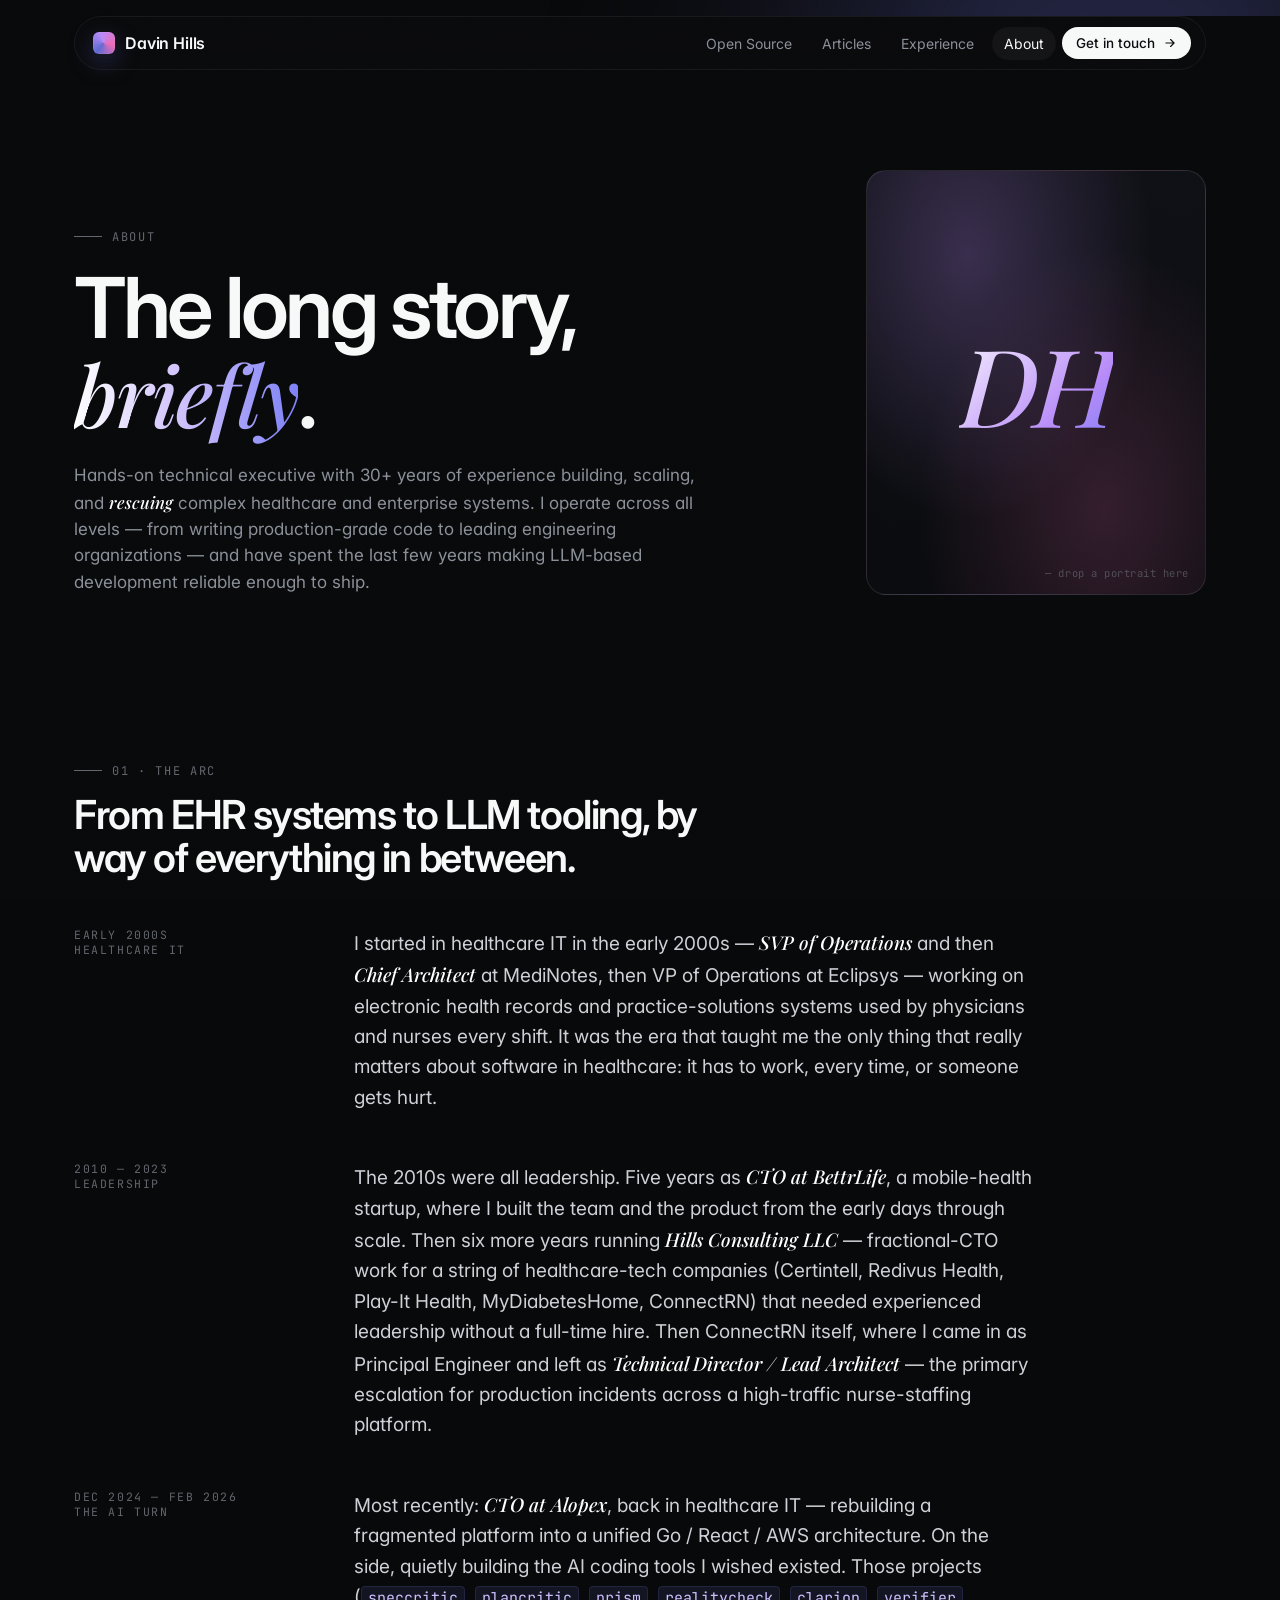
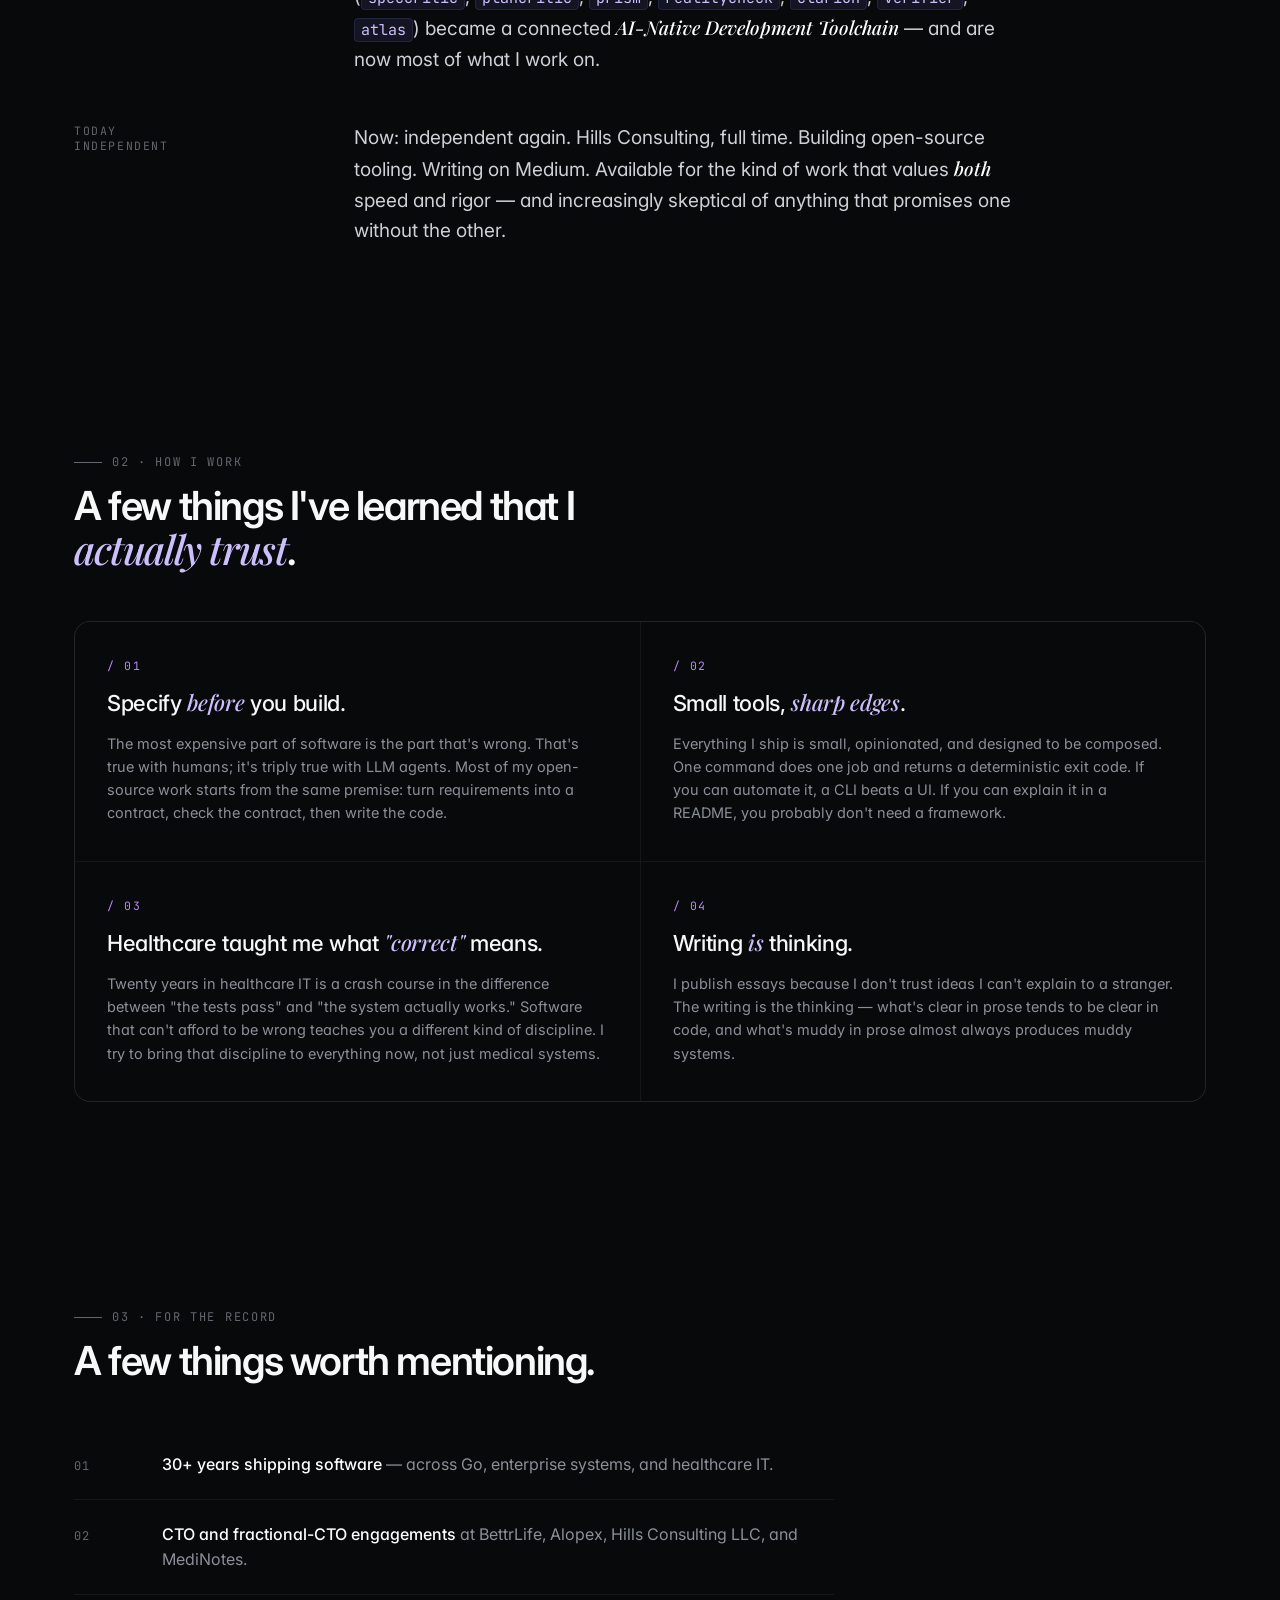
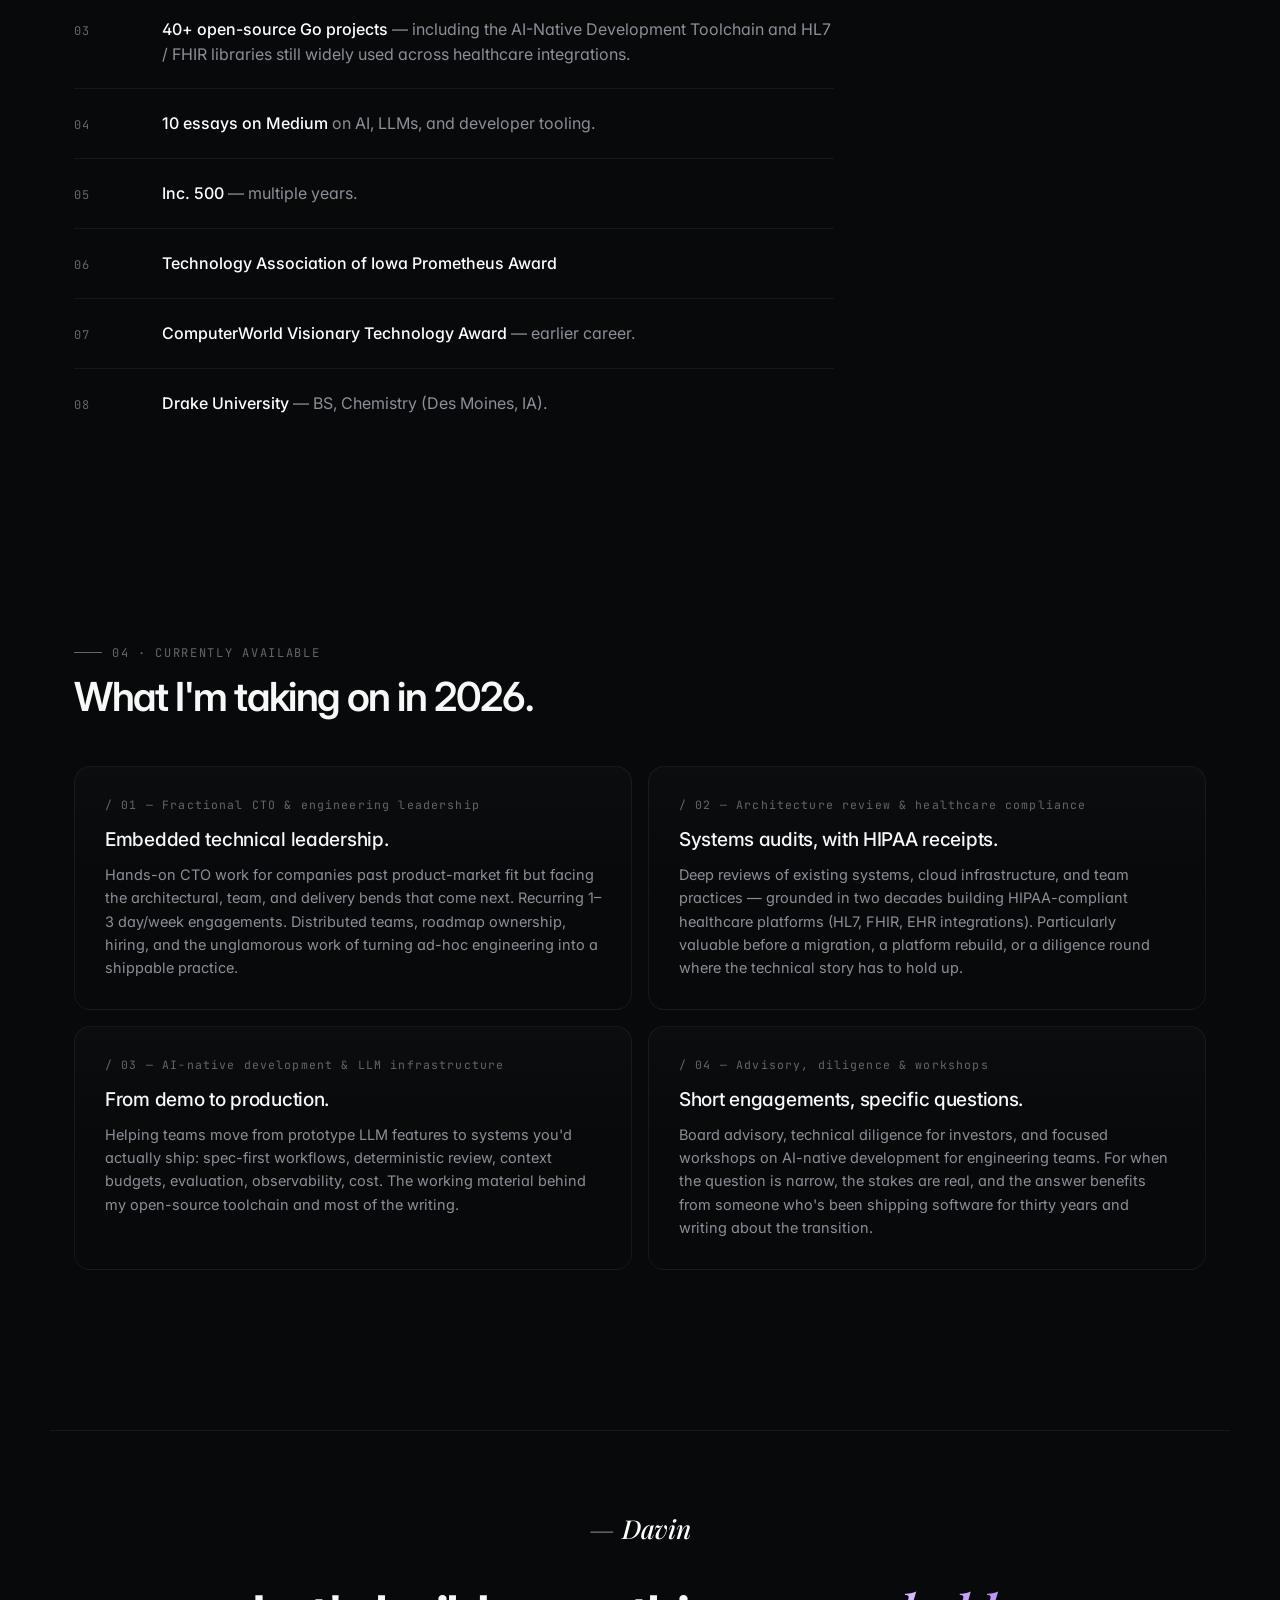
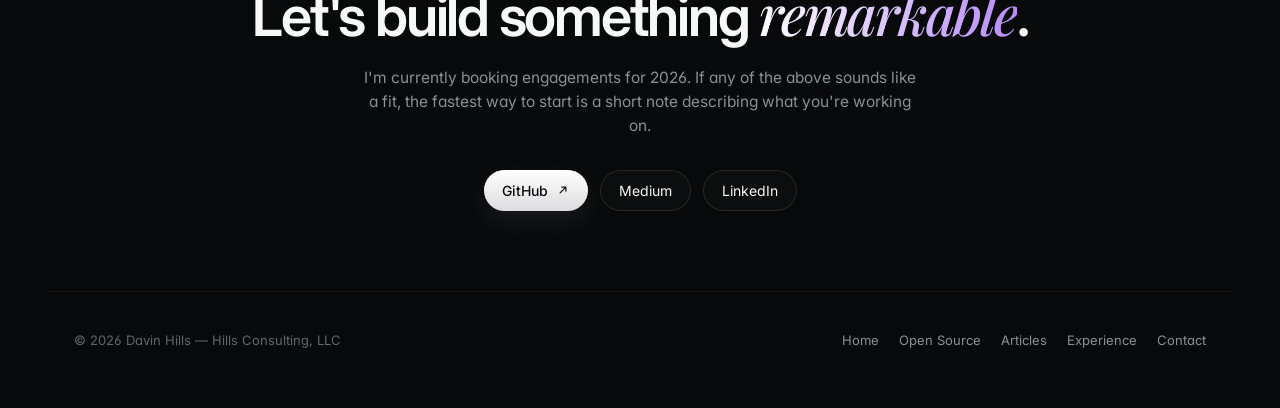
==== about.html @ 3f3ee3cf "Initial site: home, about, projects, writing Static HTML mockups for dshills/portfolio — Linear-insp" ====
<!doctype html>
<html lang="en">
<head>
<meta charset="utf-8" />
<meta name="viewport" content="width=device-width, initial-scale=1" />
<title>About — Davin Hills</title>
<link rel="preconnect" href="https://fonts.googleapis.com">
<link rel="preconnect" href="https://fonts.gstatic.com" crossorigin>
<link href="https://fonts.googleapis.com/css2?family=Inter:wght@300;400;500;600;700&family=JetBrains+Mono:wght@400;500&family=Playfair+Display:ital,wght@1,500&display=swap" rel="stylesheet">
<style>
  :root{
    --bg:#08090a;--bg-2:#0b0d10;--surface:#101114;
    --border:rgba(255,255,255,0.06);--border-strong:rgba(255,255,255,0.1);
    --text:#f7f8f8;--text-muted:#8a8f98;--text-dim:#62666d;
    --accent:#7b7ff6;--accent-2:#b78af8;--accent-3:#5e6ad2;--pink:#ec6cb9;
  }
  *{box-sizing:border-box;margin:0;padding:0}
  html,body{background:var(--bg);color:var(--text);font-family:'Inter',-apple-system,system-ui,sans-serif;-webkit-font-smoothing:antialiased;font-feature-settings:"cv02","cv03","cv04","cv11"}
  a{color:inherit;text-decoration:none}
  body{overflow-x:hidden}
  body::before{
    content:"";position:fixed;inset:0;pointer-events:none;z-index:100;opacity:.035;
    background-image:url("data:image/svg+xml;utf8,<svg xmlns='http://www.w3.org/2000/svg' width='160' height='160'><filter id='n'><feTurbulence type='fractalNoise' baseFrequency='0.9' numOctaves='2' stitchTiles='stitch'/></filter><rect width='100%25' height='100%25' filter='url(%23n)'/></svg>");
    mix-blend-mode:overlay;
  }
  .aurora{position:fixed;inset:0;z-index:-1;overflow:hidden;pointer-events:none}
  .aurora::before,.aurora::after{content:"";position:absolute;border-radius:50%;filter:blur(140px);opacity:.4}
  .aurora::before{width:620px;height:620px;top:-200px;right:-140px;background:radial-gradient(circle,#5e6ad2 0%,#7b7ff6 40%,transparent 70%)}
  .aurora::after{width:520px;height:520px;top:580px;left:-220px;background:radial-gradient(circle,#ec6cb9 0%,#b78af8 40%,transparent 72%);opacity:.28}

  header.nav{position:sticky;top:16px;z-index:50;margin:16px auto 0;max-width:1180px;padding:0 24px}
  .nav-inner{
    display:flex;align-items:center;justify-content:space-between;
    padding:10px 14px 10px 18px;border:1px solid var(--border);border-radius:999px;
    background:rgba(12,13,16,0.6);backdrop-filter:blur(12px) saturate(140%);-webkit-backdrop-filter:blur(12px) saturate(140%);
  }
  .brand{display:flex;align-items:center;gap:10px;font-weight:600;letter-spacing:-0.01em}
  .brand .logo{width:22px;height:22px;border-radius:6px;background:conic-gradient(from 220deg at 50% 50%,#5e6ad2,#b78af8,#ec6cb9,#5e6ad2);box-shadow:0 0 0 1px rgba(255,255,255,0.06) inset,0 8px 24px rgba(94,106,210,.35)}
  nav ul{display:flex;align-items:center;gap:6px;list-style:none}
  nav a.link{padding:8px 12px;border-radius:999px;color:var(--text-muted);font-size:14px;transition:color .2s,background .2s}
  nav a.link:hover,nav a.link.active{color:var(--text);background:rgba(255,255,255,0.04)}
  .cta{display:inline-flex;align-items:center;gap:8px;padding:8px 14px;border-radius:999px;background:var(--text);color:#0b0c0f;font-weight:500;font-size:13.5px;transition:transform .15s,box-shadow .15s}
  .cta:hover{transform:translateY(-1px);box-shadow:0 10px 30px rgba(255,255,255,.08)}
  .cta svg{width:14px;height:14px}

  /* hero */
  .page-hero{max-width:1180px;margin:0 auto;padding:100px 24px 60px;display:grid;grid-template-columns:1.5fr 1fr;gap:64px;align-items:end}
  .page-hero .kicker{font-family:'JetBrains Mono',monospace;font-size:12px;letter-spacing:0.14em;color:var(--text-dim);text-transform:uppercase;margin-bottom:20px;display:inline-flex;gap:10px;align-items:center}
  .page-hero .kicker::before{content:"";width:28px;height:1px;background:var(--text-dim)}
  .page-hero h1{font-size:clamp(44px,7vw,84px);line-height:1.02;letter-spacing:-0.045em;font-weight:600;max-width:14ch}
  .page-hero h1 .grad{background:linear-gradient(92deg,#fff 0%,#cdbffc 50%,#7b7ff6 100%);-webkit-background-clip:text;background-clip:text;color:transparent;font-style:italic;font-family:'Playfair Display',Georgia,serif;font-weight:500;letter-spacing:-0.02em}
  .page-hero .sub{margin-top:22px;color:var(--text-muted);max-width:60ch;font-size:17px;line-height:1.55}
  .portrait{
    position:relative;aspect-ratio:4/5;width:100%;max-width:340px;justify-self:end;
    border:1px solid var(--border-strong);border-radius:20px;overflow:hidden;
    background:
      radial-gradient(ellipse at 30% 20%,rgba(183,138,248,.25),transparent 55%),
      radial-gradient(ellipse at 70% 80%,rgba(236,108,185,.18),transparent 55%),
      linear-gradient(180deg,#0f1015,#0a0b0e);
    display:flex;align-items:center;justify-content:center;
  }
  .portrait .mono{
    font-family:'Playfair Display',Georgia,serif;font-style:italic;font-size:108px;font-weight:500;
    background:linear-gradient(135deg,#fff 0%,#b78af8 70%,#7b7ff6 100%);
    -webkit-background-clip:text;background-clip:text;color:transparent;letter-spacing:-0.04em;
  }
  .portrait::after{
    content:"— drop a portrait here";position:absolute;bottom:14px;right:16px;
    font-family:'JetBrains Mono',monospace;font-size:10.5px;color:var(--text-dim);letter-spacing:0.05em;opacity:.7;
  }

  /* band base */
  section.band{max-width:1180px;margin:0 auto;padding:100px 24px;position:relative}
  .kicker{font-family:'JetBrains Mono',monospace;font-size:12px;letter-spacing:0.14em;color:var(--text-dim);text-transform:uppercase;margin-bottom:14px;display:inline-flex;gap:10px;align-items:center}
  .kicker::before{content:"";width:28px;height:1px;background:var(--text-dim)}
  h2.section-title{font-size:40px;line-height:1.08;letter-spacing:-0.035em;font-weight:600;max-width:24ch;margin-bottom:48px}

  /* narrative bio */
  .narrative{display:grid;grid-template-columns:220px 1fr;gap:60px;align-items:start;max-width:960px}
  .narrative .label{position:sticky;top:120px;font-family:'JetBrains Mono',monospace;font-size:11.5px;letter-spacing:0.14em;color:var(--text-dim);text-transform:uppercase}
  .narrative .prose p{color:#cdd0d6;font-size:19px;line-height:1.6;margin-bottom:24px;max-width:66ch}
  .narrative .prose p:last-child{margin-bottom:0}
  .narrative .prose em{font-family:'Playfair Display',Georgia,serif;font-style:italic;font-weight:500;color:#fff}
  .narrative .prose code{
    font-family:'JetBrains Mono',monospace;font-size:15px;padding:1px 6px;border-radius:4px;
    background:rgba(123,127,246,.1);color:#cdbffc;border:1px solid rgba(123,127,246,.15);
  }

  /* principles */
  .principles{display:grid;grid-template-columns:repeat(2,1fr);gap:1px;background:var(--border);border:1px solid var(--border);border-radius:16px;overflow:hidden}
  .principle{background:var(--bg);padding:36px 32px;display:flex;flex-direction:column;gap:16px;transition:background .3s}
  .principle:hover{background:#0d0f13}
  .principle .num{font-family:'JetBrains Mono',monospace;font-size:11.5px;color:var(--accent-2);letter-spacing:0.14em;text-transform:uppercase}
  .principle h3{font-size:22px;line-height:1.2;letter-spacing:-0.015em;font-weight:500}
  .principle h3 em{font-style:italic;font-family:'Playfair Display',Georgia,serif;font-weight:500;color:#cdbffc}
  .principle p{color:var(--text-muted);font-size:14.5px;line-height:1.6}

  /* highlights */
  .highlights{max-width:760px}
  .hl{display:grid;grid-template-columns:60px 1fr;gap:28px;padding:22px 0;border-bottom:1px solid var(--border);align-items:baseline}
  .hl:last-child{border-bottom:none}
  .hl .mark{font-family:'JetBrains Mono',monospace;font-size:12px;color:var(--text-dim);letter-spacing:0.08em}
  .hl .text{color:#cdd0d6;font-size:16px;line-height:1.55}
  .hl .text b{color:#fff;font-weight:500}
  .hl .text .muted{color:var(--text-muted)}

  /* available-for */
  .services{display:grid;grid-template-columns:repeat(2,1fr);gap:16px}
  .service{
    position:relative;border:1px solid var(--border);border-radius:16px;padding:30px;
    background:linear-gradient(180deg,rgba(255,255,255,0.02),rgba(255,255,255,0) 60%);
    transition:transform .25s,border-color .25s;overflow:hidden;
  }
  .service::before{
    content:"";position:absolute;inset:-1px;border-radius:16px;padding:1px;
    background:linear-gradient(135deg,rgba(123,127,246,.35),rgba(236,108,185,0) 45%);
    -webkit-mask:linear-gradient(#000,#000) content-box,linear-gradient(#000,#000);
    -webkit-mask-composite:xor;mask-composite:exclude;opacity:0;transition:opacity .3s;pointer-events:none;
  }
  .service:hover{transform:translateY(-2px);border-color:var(--border-strong)}
  .service:hover::before{opacity:1}
  .service .idx{font-family:'JetBrains Mono',monospace;font-size:11.5px;color:var(--text-dim);letter-spacing:0.1em;margin-bottom:16px;display:block}
  .service h3{font-size:19px;letter-spacing:-0.015em;font-weight:500;margin-bottom:12px}
  .service p{color:var(--text-muted);font-size:14.5px;line-height:1.6}

  /* final */
  .final{
    max-width:1180px;margin:60px auto 0;padding:80px 24px;position:relative;text-align:center;
    border-top:1px solid var(--border);
  }
  .final .sig{
    font-family:'Playfair Display',Georgia,serif;font-style:italic;font-size:26px;color:var(--text-muted);margin-bottom:36px;letter-spacing:-0.01em;
  }
  .final .sig b{color:#fff;font-weight:500}
  .final h3{font-size:clamp(32px,4.5vw,56px);letter-spacing:-0.04em;line-height:1.1;font-weight:600;max-width:22ch;margin:0 auto}
  .final h3 em{font-family:'Playfair Display',Georgia,serif;font-style:italic;font-weight:500;background:linear-gradient(92deg,#fff,#b78af8);-webkit-background-clip:text;background-clip:text;color:transparent}
  .final p{margin:18px auto 0;color:var(--text-muted);max-width:56ch;font-size:15.5px;line-height:1.55}
  .final .row{margin-top:32px;display:flex;gap:12px;justify-content:center;flex-wrap:wrap}
  .btn-solid{display:inline-flex;align-items:center;gap:8px;padding:11px 18px;border-radius:999px;background:linear-gradient(180deg,#fff 0%,#dddde0 100%);color:#0b0c0f;font-size:14px;font-weight:500;box-shadow:0 1px 0 rgba(255,255,255,0.6) inset,0 10px 30px rgba(255,255,255,0.08);transition:transform .15s}
  .btn-solid:hover{transform:translateY(-1px)}
  .btn-ghost{display:inline-flex;align-items:center;gap:8px;padding:11px 18px;border-radius:999px;border:1px solid var(--border-strong);background:rgba(255,255,255,0.02);color:var(--text);font-size:14px;transition:background .2s,border-color .2s}
  .btn-ghost:hover{background:rgba(255,255,255,0.05);border-color:rgba(255,255,255,0.18)}
  .btn-solid svg,.btn-ghost svg{width:14px;height:14px}

  footer{
    max-width:1180px;margin:0 auto;padding:40px 24px 60px;display:flex;justify-content:space-between;align-items:center;gap:24px;flex-wrap:wrap;
    color:var(--text-dim);font-size:13px;border-top:1px solid var(--border);
  }
  footer a{color:var(--text-muted)}
  footer a:hover{color:var(--text)}
  footer ul{list-style:none;display:flex;gap:20px}

  @media (max-width: 900px){
    .page-hero{grid-template-columns:1fr;gap:40px}
    .portrait{max-width:260px;justify-self:start}
    .narrative{grid-template-columns:1fr;gap:16px}
    .narrative .label{position:static}
    .principles{grid-template-columns:1fr}
    .services{grid-template-columns:1fr}
    .hl{grid-template-columns:1fr;gap:6px}
    nav ul li:nth-child(-n+3){display:none}
  }
</style>
</head>
<body>
<div class="aurora"></div>

<header class="nav">
  <div class="nav-inner">
    <a href="index.html" class="brand">
      <span class="logo" aria-hidden="true"></span>
      <span>Davin Hills</span>
    </a>
    <nav>
      <ul>
        <li><a class="link" href="projects.html">Open Source</a></li>
        <li><a class="link" href="writing.html">Articles</a></li>
        <li><a class="link" href="index.html#experience">Experience</a></li>
        <li><a class="link active" href="about.html">About</a></li>
        <li>
          <a class="cta" href="index.html#contact">
            Get in touch
            <svg viewBox="0 0 24 24" fill="none" stroke="currentColor" stroke-width="2" stroke-linecap="round" stroke-linejoin="round"><path d="M5 12h14M13 6l6 6-6 6"/></svg>
          </a>
        </li>
      </ul>
    </nav>
  </div>
</header>

<section class="page-hero">
  <div>
    <div class="kicker">About</div>
    <h1>The long story, <span class="grad">briefly</span>.</h1>
    <p class="sub">
      Hands-on technical executive with 30+ years of experience building, scaling,
      and <em style="font-family:'Playfair Display',Georgia,serif;font-style:italic;font-weight:500;color:#fff">rescuing</em>
      complex healthcare and enterprise systems. I operate across all levels —
      from writing production-grade code to leading engineering organizations —
      and have spent the last few years making LLM-based development reliable enough to ship.
    </p>
  </div>
  <div class="portrait" aria-hidden="true">
    <div class="mono">DH</div>
  </div>
</section>

<section class="band" id="arc">
  <div class="kicker">01 · The arc</div>
  <h2 class="section-title">From EHR systems to LLM tooling, by way of everything in between.</h2>

  <div class="narrative">
    <div class="label">Early 2000s<br>Healthcare IT</div>
    <div class="prose">
      <p>
        I started in healthcare IT in the early 2000s — <em>SVP of Operations</em> and then
        <em>Chief Architect</em> at MediNotes, then VP of Operations at Eclipsys — working on
        electronic health records and practice-solutions systems used by physicians and
        nurses every shift. It was the era that taught me the only thing that really
        matters about software in healthcare: it has to work, every time, or someone gets hurt.
      </p>
    </div>
  </div>

  <div class="narrative" style="margin-top:48px">
    <div class="label">2010 — 2023<br>Leadership</div>
    <div class="prose">
      <p>
        The 2010s were all leadership. Five years as <em>CTO at BettrLife</em>, a mobile-health
        startup, where I built the team and the product from the early days through scale.
        Then six more years running <em>Hills Consulting LLC</em> — fractional-CTO work
        for a string of healthcare-tech companies (Certintell, Redivus Health, Play-It Health,
        MyDiabetesHome, ConnectRN) that needed experienced leadership without a full-time hire.
        Then ConnectRN itself, where I came in as Principal Engineer and left as <em>Technical
        Director / Lead Architect</em> — the primary escalation for production incidents across
        a high-traffic nurse-staffing platform.
      </p>
    </div>
  </div>

  <div class="narrative" style="margin-top:48px">
    <div class="label">Dec 2024 — Feb 2026<br>The AI turn</div>
    <div class="prose">
      <p>
        Most recently: <em>CTO at Alopex</em>, back in healthcare IT — rebuilding a fragmented
        platform into a unified Go / React / AWS architecture. On the side, quietly
        building the AI coding tools I wished existed. Those projects
        (<code>speccritic</code>, <code>plancritic</code>, <code>prism</code>, <code>realitycheck</code>,
        <code>clarion</code>, <code>verifier</code>, <code>atlas</code>) became a connected
        <em>AI-Native Development Toolchain</em> — and are now most of what I work on.
      </p>
    </div>
  </div>

  <div class="narrative" style="margin-top:48px">
    <div class="label">Today<br>Independent</div>
    <div class="prose">
      <p>
        Now: independent again. Hills Consulting, full time. Building open-source tooling.
        Writing on Medium. Available for the kind of work that values <em>both</em> speed and
        rigor — and increasingly skeptical of anything that promises one without the other.
      </p>
    </div>
  </div>
</section>

<section class="band" id="principles">
  <div class="kicker">02 · How I work</div>
  <h2 class="section-title">A few things I've learned that I <em style="font-style:italic;font-family:'Playfair Display',Georgia,serif;font-weight:500;color:#cdbffc">actually trust</em>.</h2>

  <div class="principles">
    <div class="principle">
      <span class="num">/ 01</span>
      <h3>Specify <em>before</em> you build.</h3>
      <p>The most expensive part of software is the part that's wrong. That's true with humans; it's triply true with LLM agents. Most of my open-source work starts from the same premise: turn requirements into a contract, check the contract, then write the code.</p>
    </div>
    <div class="principle">
      <span class="num">/ 02</span>
      <h3>Small tools, <em>sharp edges</em>.</h3>
      <p>Everything I ship is small, opinionated, and designed to be composed. One command does one job and returns a deterministic exit code. If you can automate it, a CLI beats a UI. If you can explain it in a README, you probably don't need a framework.</p>
    </div>
    <div class="principle">
      <span class="num">/ 03</span>
      <h3>Healthcare taught me what <em>"correct"</em> means.</h3>
      <p>Twenty years in healthcare IT is a crash course in the difference between "the tests pass" and "the system actually works." Software that can't afford to be wrong teaches you a different kind of discipline. I try to bring that discipline to everything now, not just medical systems.</p>
    </div>
    <div class="principle">
      <span class="num">/ 04</span>
      <h3>Writing <em>is</em> thinking.</h3>
      <p>I publish essays because I don't trust ideas I can't explain to a stranger. The writing is the thinking — what's clear in prose tends to be clear in code, and what's muddy in prose almost always produces muddy systems.</p>
    </div>
  </div>
</section>

<section class="band" id="record">
  <div class="kicker">03 · For the record</div>
  <h2 class="section-title">A few things worth mentioning.</h2>

  <div class="highlights">
    <div class="hl">
      <span class="mark">01</span>
      <div class="text"><b>30+ years shipping software</b> <span class="muted">— across Go, enterprise systems, and healthcare IT.</span></div>
    </div>
    <div class="hl">
      <span class="mark">02</span>
      <div class="text"><b>CTO and fractional-CTO engagements</b> <span class="muted">at BettrLife, Alopex, Hills Consulting LLC, and MediNotes.</span></div>
    </div>
    <div class="hl">
      <span class="mark">03</span>
      <div class="text"><b>40+ open-source Go projects</b> <span class="muted">— including the AI-Native Development Toolchain and HL7 / FHIR libraries still widely used across healthcare integrations.</span></div>
    </div>
    <div class="hl">
      <span class="mark">04</span>
      <div class="text"><b>10 essays on Medium</b> <span class="muted">on AI, LLMs, and developer tooling.</span></div>
    </div>
    <div class="hl">
      <span class="mark">05</span>
      <div class="text"><b>Inc. 500</b> <span class="muted">— multiple years.</span></div>
    </div>
    <div class="hl">
      <span class="mark">06</span>
      <div class="text"><b>Technology Association of Iowa Prometheus Award</b></div>
    </div>
    <div class="hl">
      <span class="mark">07</span>
      <div class="text"><b>ComputerWorld Visionary Technology Award</b> <span class="muted">— earlier career.</span></div>
    </div>
    <div class="hl">
      <span class="mark">08</span>
      <div class="text"><b>Drake University</b> <span class="muted">— BS, Chemistry (Des Moines, IA).</span></div>
    </div>
  </div>
</section>

<section class="band" id="available">
  <div class="kicker">04 · Currently available</div>
  <h2 class="section-title">What I'm taking on in 2026.</h2>

  <div class="services">
    <div class="service">
      <span class="idx">/ 01 — Fractional CTO &amp; engineering leadership</span>
      <h3>Embedded technical leadership.</h3>
      <p>Hands-on CTO work for companies past product-market fit but facing the architectural, team, and delivery bends that come next. Recurring 1–3 day/week engagements. Distributed teams, roadmap ownership, hiring, and the unglamorous work of turning ad-hoc engineering into a shippable practice.</p>
    </div>
    <div class="service">
      <span class="idx">/ 02 — Architecture review &amp; healthcare compliance</span>
      <h3>Systems audits, with HIPAA receipts.</h3>
      <p>Deep reviews of existing systems, cloud infrastructure, and team practices — grounded in two decades building HIPAA-compliant healthcare platforms (HL7, FHIR, EHR integrations). Particularly valuable before a migration, a platform rebuild, or a diligence round where the technical story has to hold up.</p>
    </div>
    <div class="service">
      <span class="idx">/ 03 — AI-native development &amp; LLM infrastructure</span>
      <h3>From demo to production.</h3>
      <p>Helping teams move from prototype LLM features to systems you'd actually ship: spec-first workflows, deterministic review, context budgets, evaluation, observability, cost. The working material behind my open-source toolchain and most of the writing.</p>
    </div>
    <div class="service">
      <span class="idx">/ 04 — Advisory, diligence &amp; workshops</span>
      <h3>Short engagements, specific questions.</h3>
      <p>Board advisory, technical diligence for investors, and focused workshops on AI-native development for engineering teams. For when the question is narrow, the stakes are real, and the answer benefits from someone who's been shipping software for thirty years and writing about the transition.</p>
    </div>
  </div>
</section>

<section class="final" id="contact">
  <div class="sig">— <b>Davin</b></div>
  <h3>Let's build something <em>remarkable</em>.</h3>
  <p>I'm currently booking engagements for 2026. If any of the above sounds like a fit, the fastest way to start is a short note describing what you're working on.</p>
  <div class="row">
    <a class="btn-solid" href="https://github.com/dshills" target="_blank" rel="noopener">
      GitHub
      <svg viewBox="0 0 24 24" fill="none" stroke="currentColor" stroke-width="2" stroke-linecap="round" stroke-linejoin="round"><path d="M7 17L17 7M10 7h7v7"/></svg>
    </a>
    <a class="btn-ghost" href="https://dshills.medium.com" target="_blank" rel="noopener">Medium</a>
    <a class="btn-ghost" href="https://linkedin.com/in/dshills" target="_blank" rel="noopener">LinkedIn</a>
  </div>
</section>

<footer>
  <div>© 2026 Davin Hills — Hills Consulting, LLC</div>
  <ul>
    <li><a href="index.html">Home</a></li>
    <li><a href="projects.html">Open Source</a></li>
    <li><a href="writing.html">Articles</a></li>
    <li><a href="index.html#experience">Experience</a></li>
    <li><a href="index.html#contact">Contact</a></li>
  </ul>
</footer>

</body>
</html>
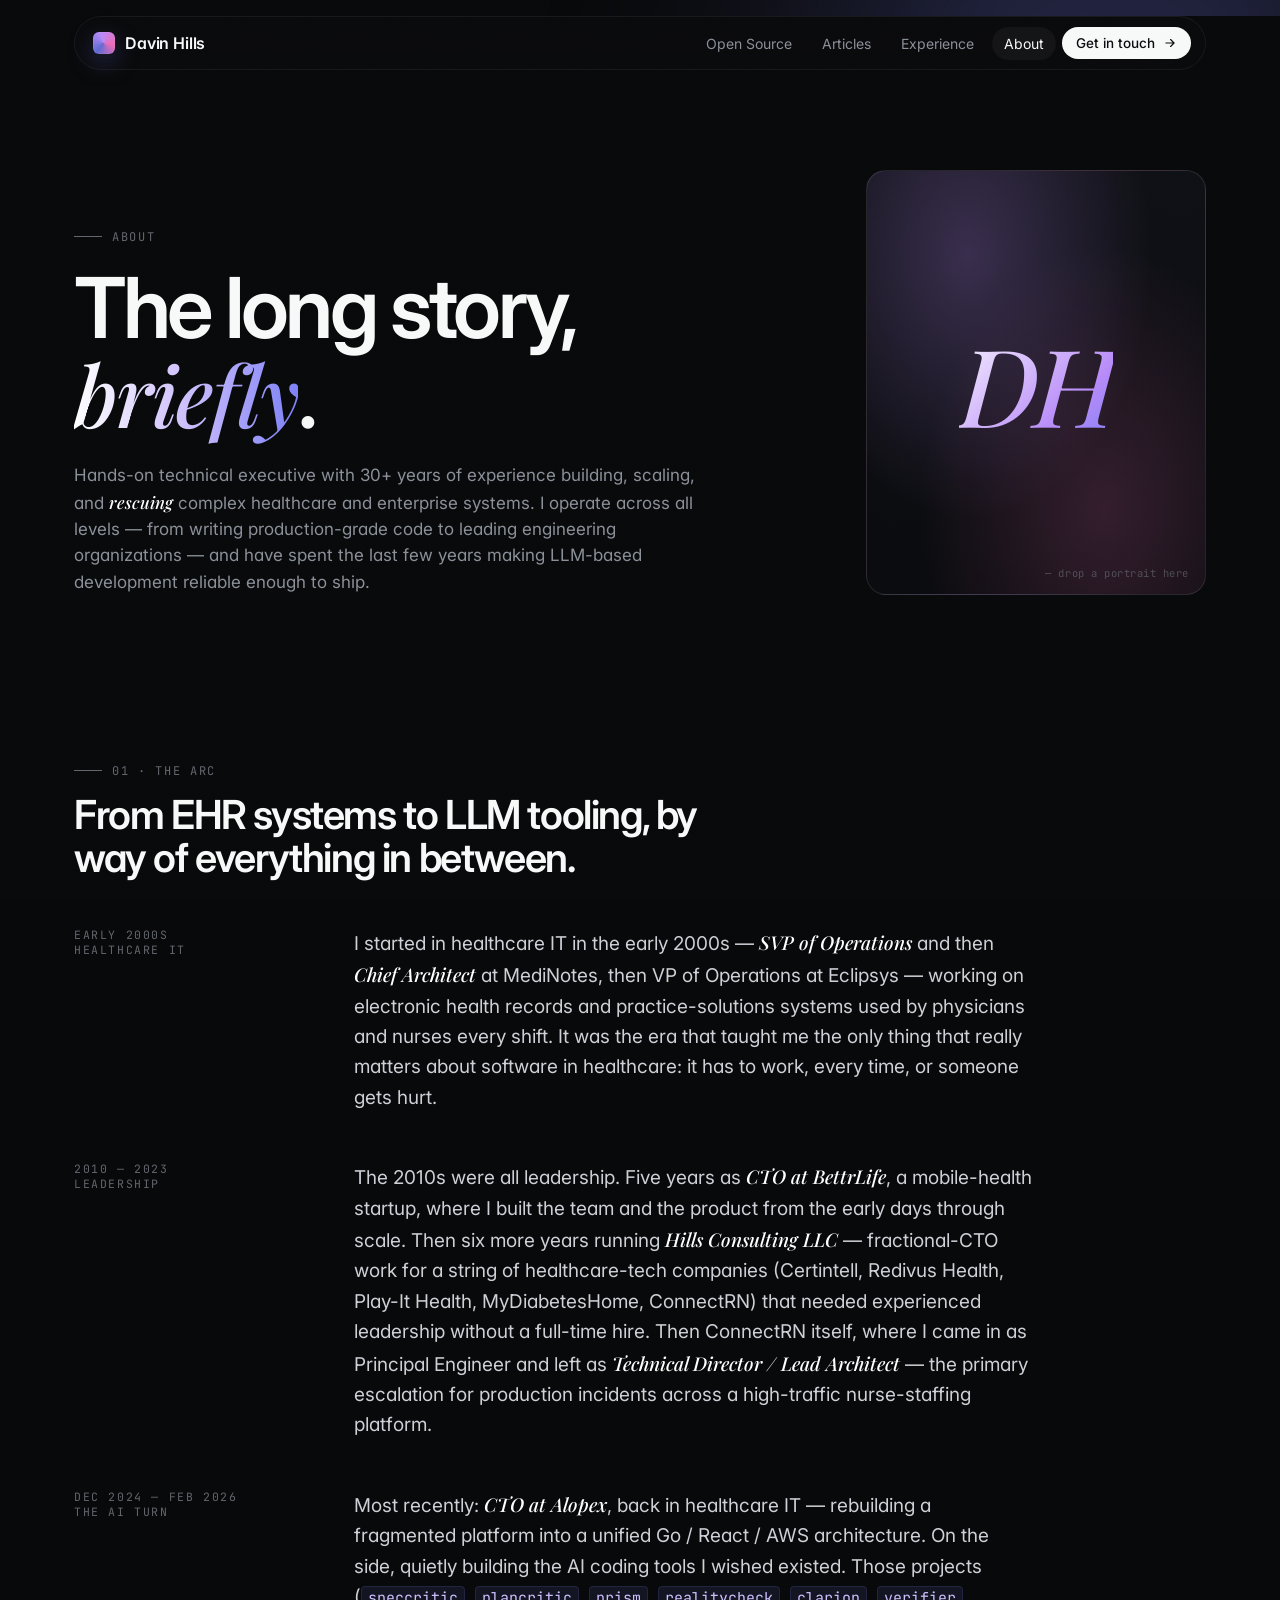
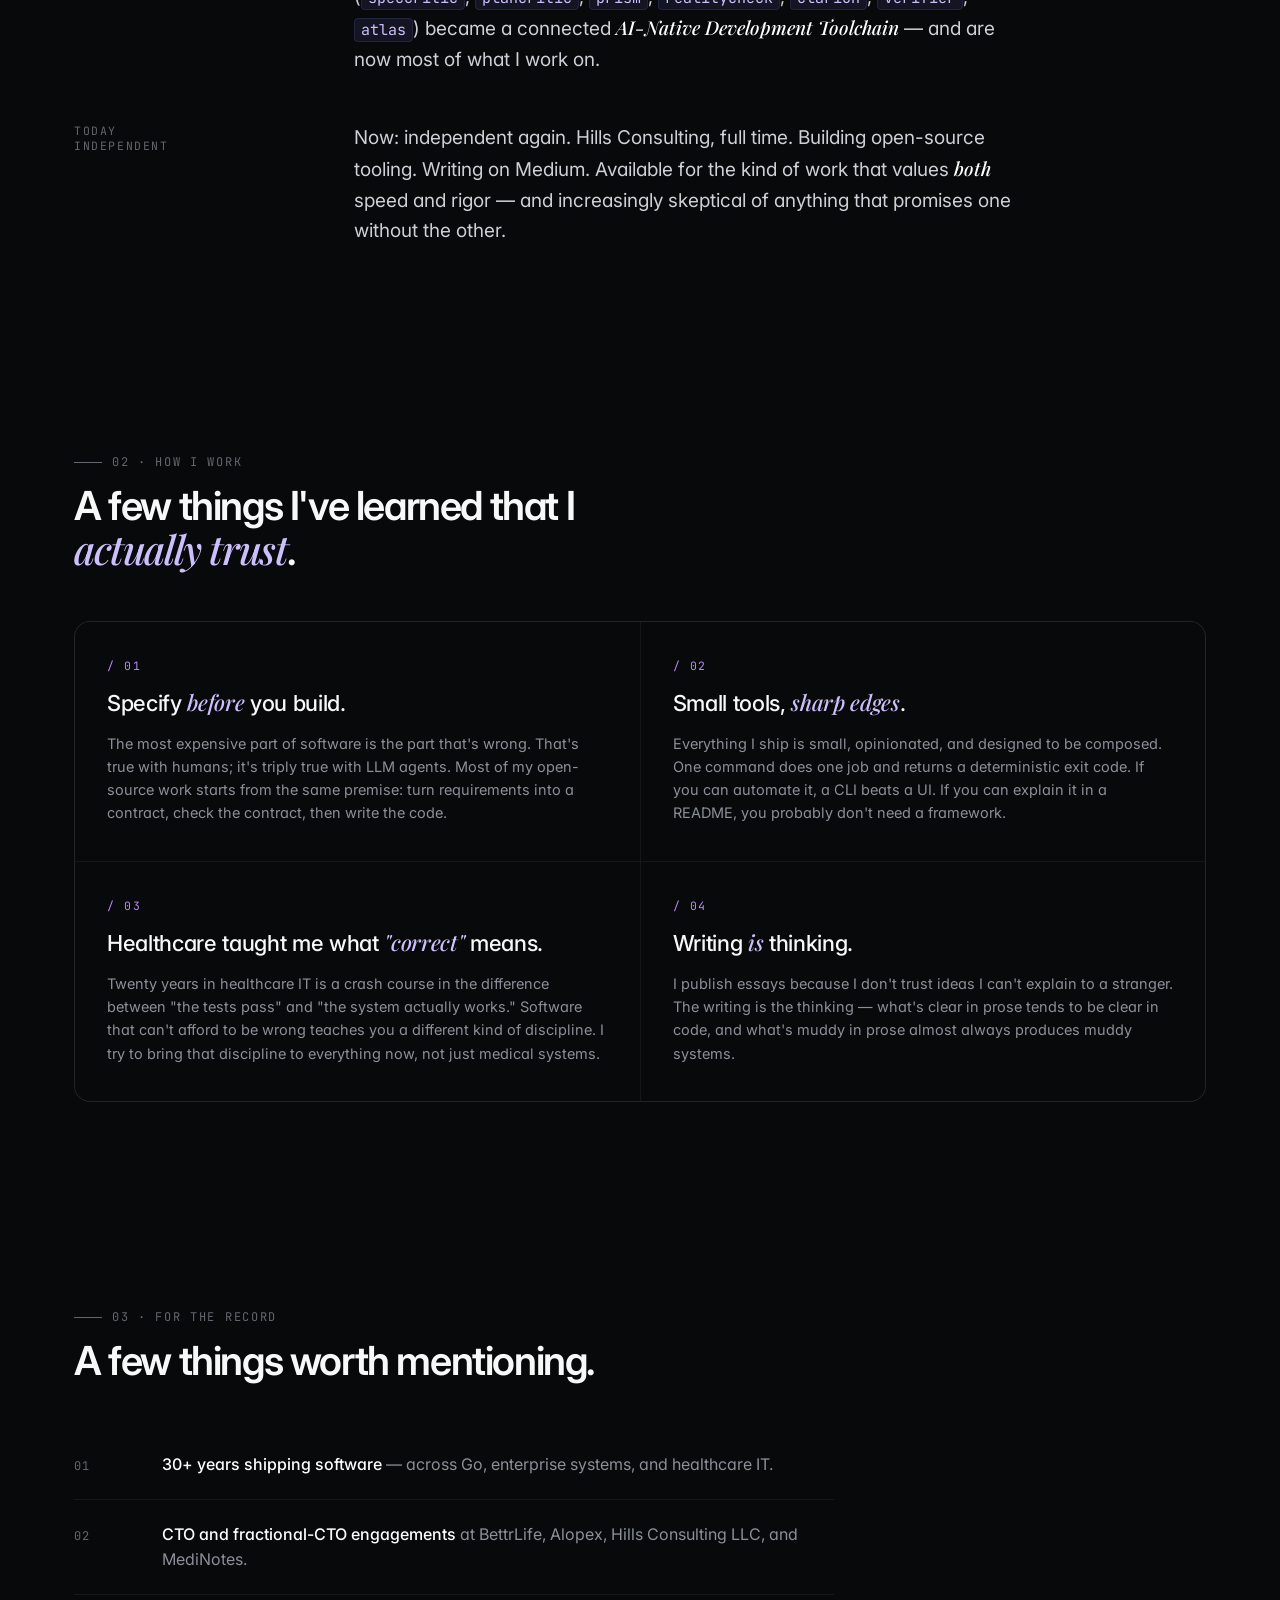
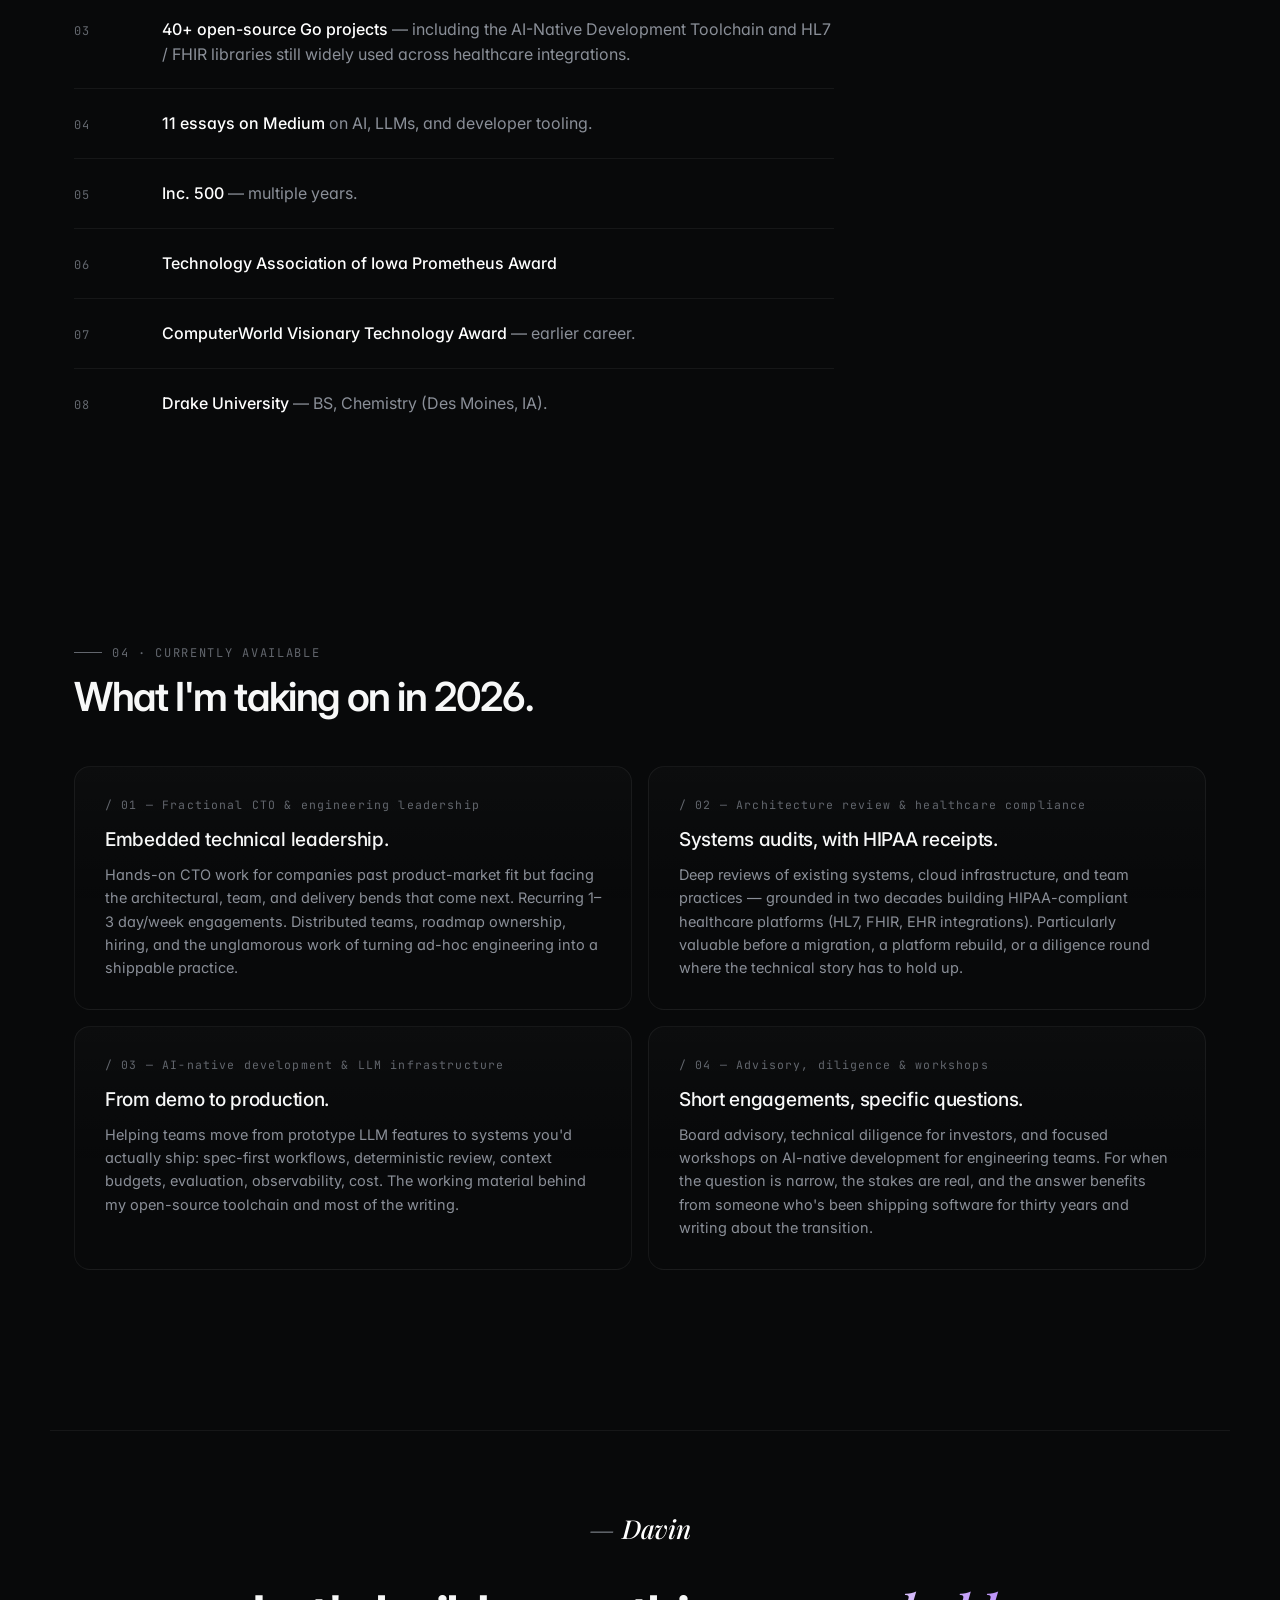
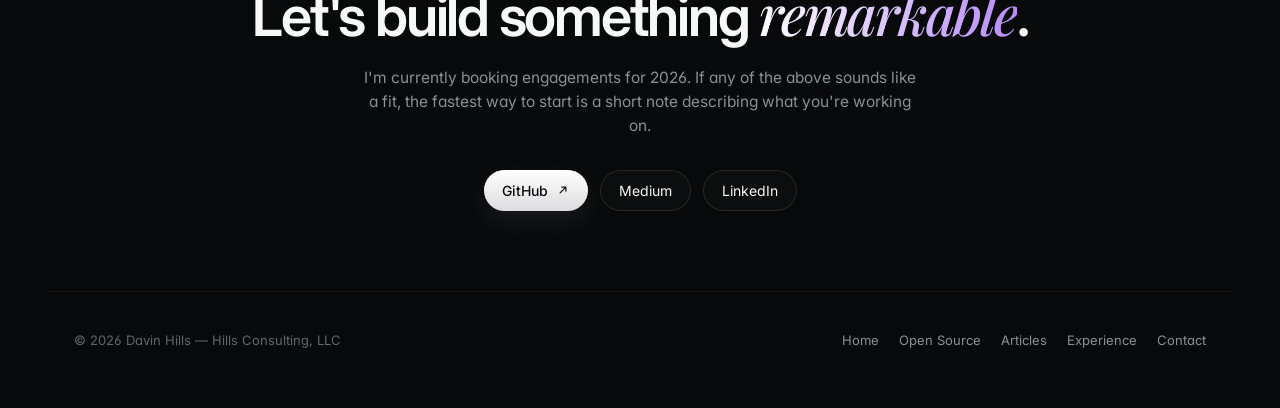
==== commit d76530ff: "Add "Five Gates" article; bump article counts to 11 Feature the new Apr 19 2026 essay on the writing" ====
--- a/about.html
+++ b/about.html
@@ -311,7 +311,7 @@
     </div>
     <div class="hl">
       <span class="mark">04</span>
-      <div class="text"><b>10 essays on Medium</b> <span class="muted">on AI, LLMs, and developer tooling.</span></div>
+      <div class="text"><b>11 essays on Medium</b> <span class="muted">on AI, LLMs, and developer tooling.</span></div>
     </div>
     <div class="hl">
       <span class="mark">05</span>
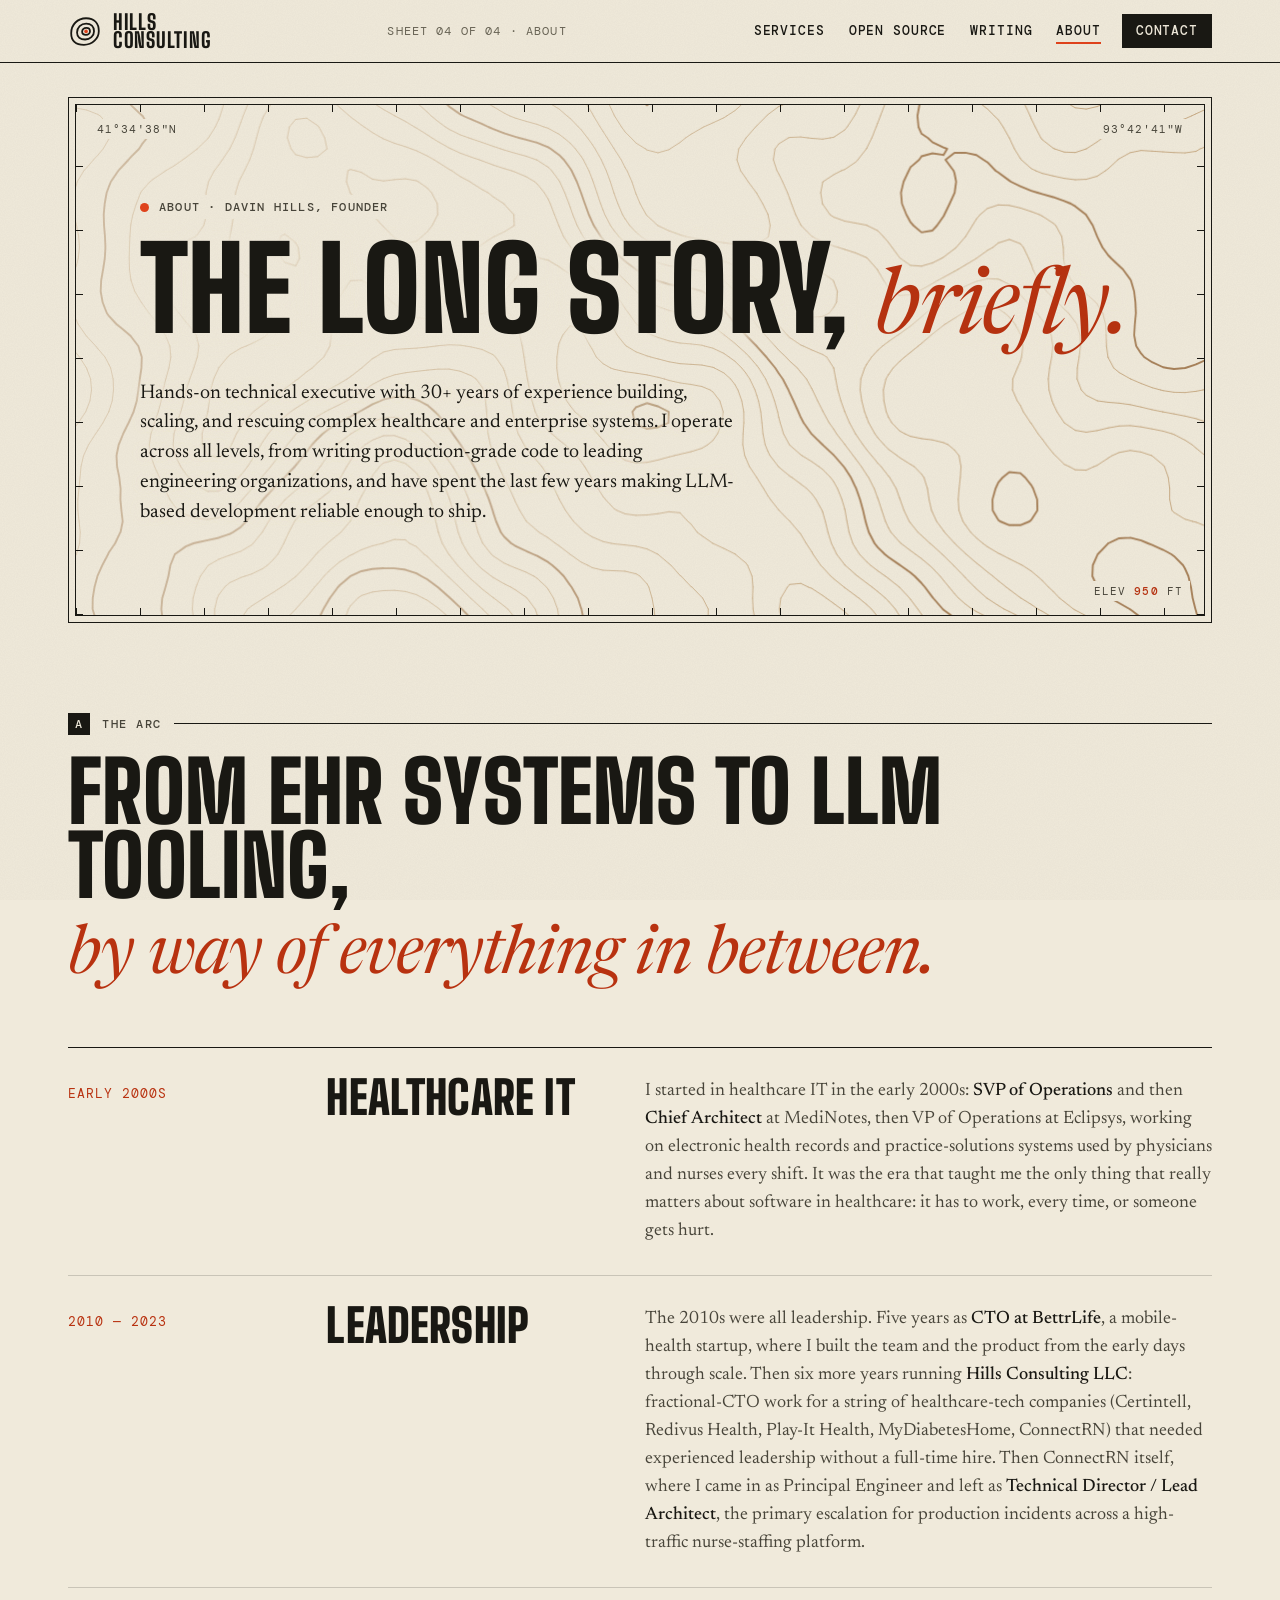
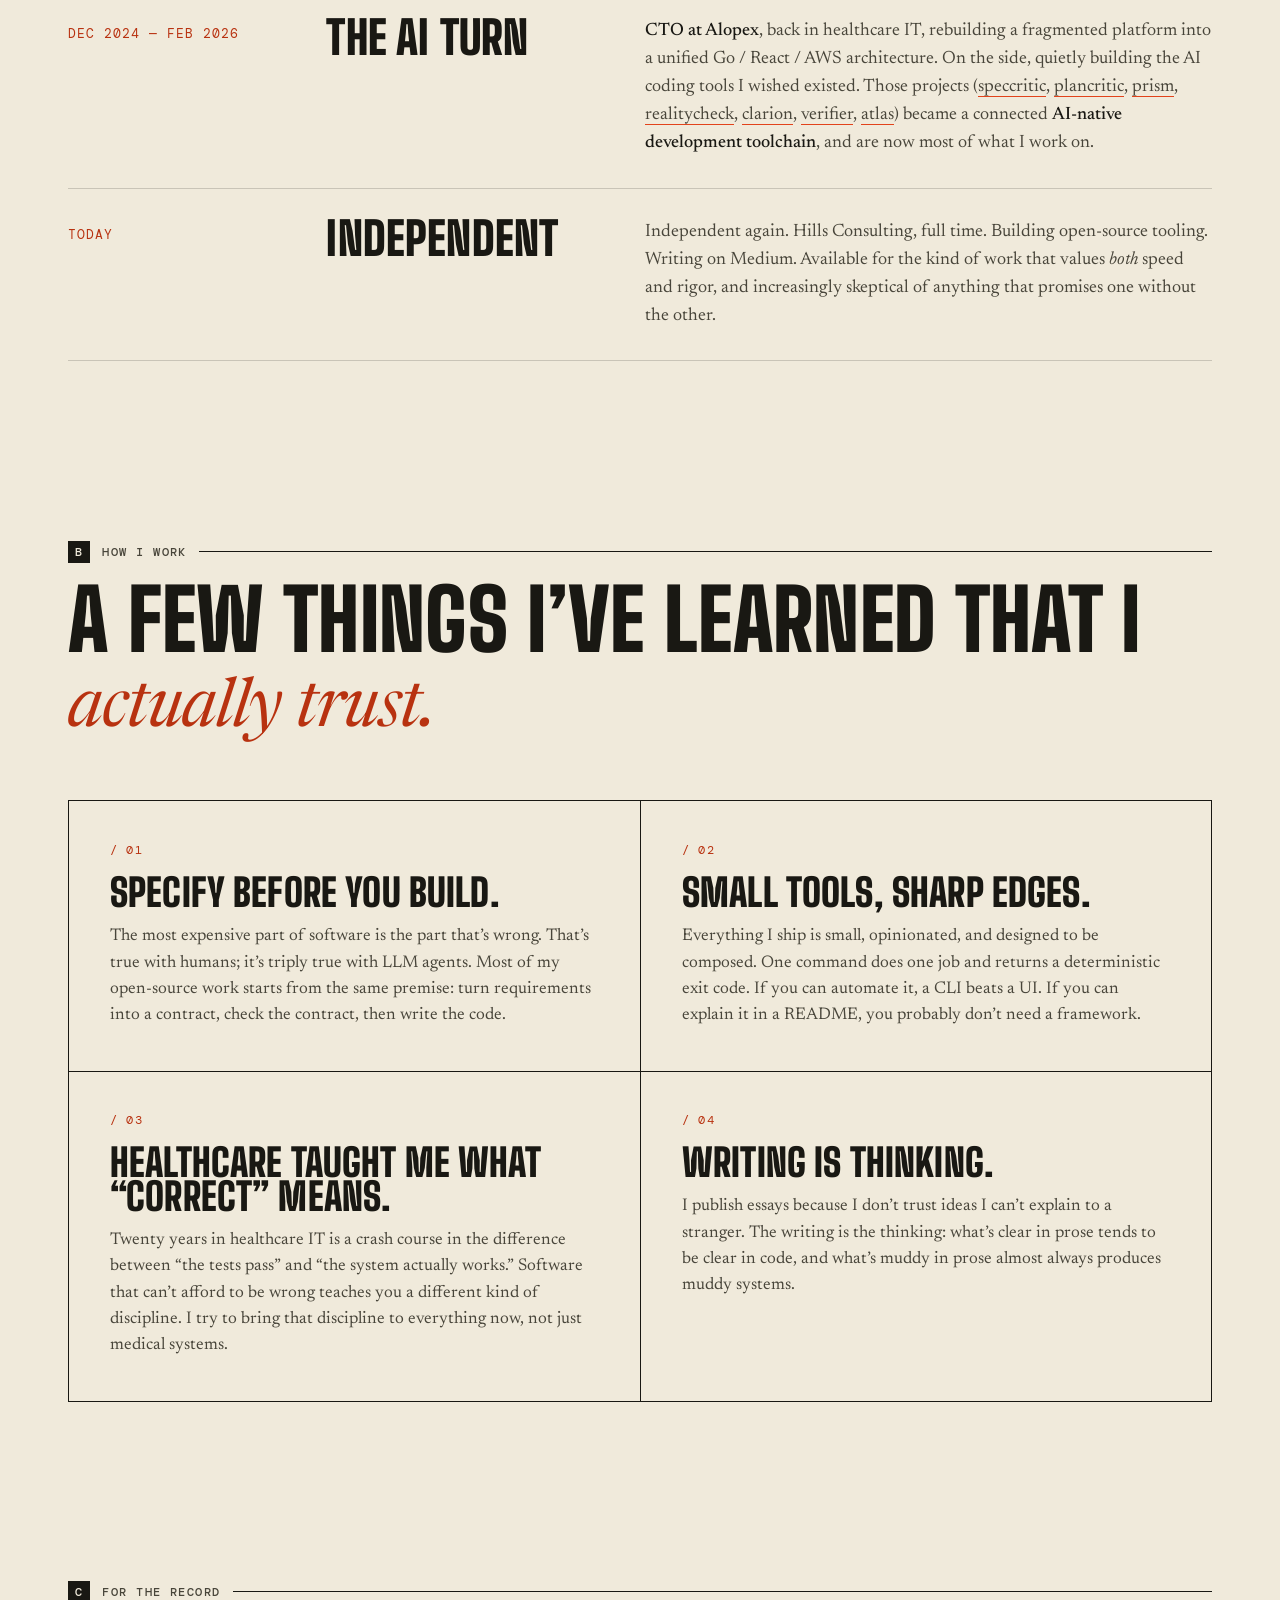
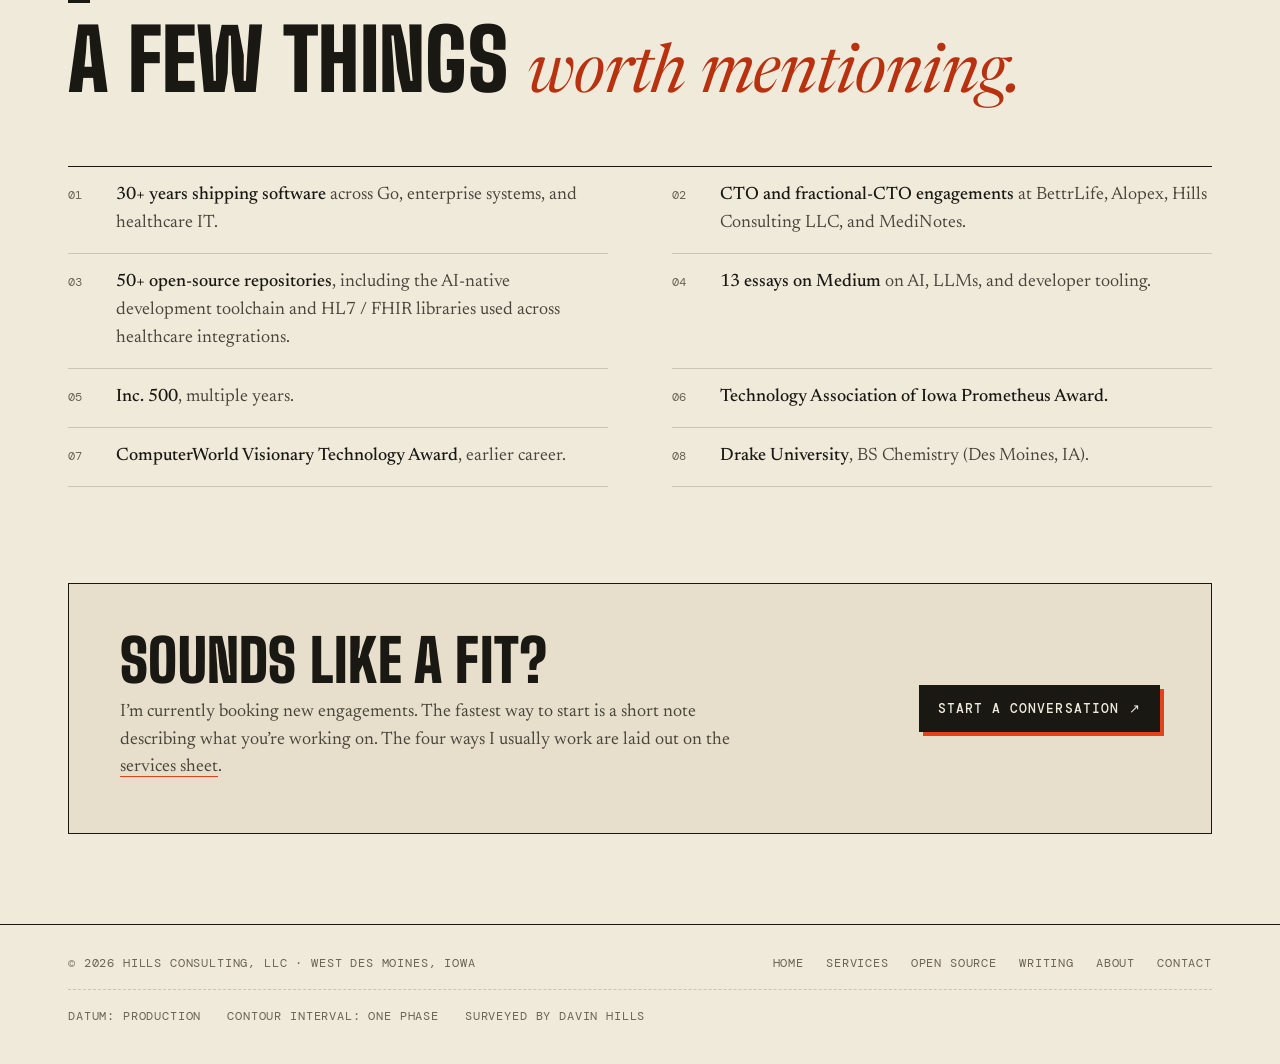
==== commit ca31c727: "feat(site): redesign as Hills Consulting company site Rework the personal portfolio into a site for " ====
--- a/about.html
+++ b/about.html
@@ -1,389 +1,172 @@
 <!doctype html>
 <html lang="en">
 <head>
-<meta charset="utf-8" />
-<meta name="viewport" content="width=device-width, initial-scale=1" />
-<title>About — Davin Hills</title>
+<meta charset="utf-8">
+<meta name="viewport" content="width=device-width,initial-scale=1">
+<title>About Davin Hills — Hills Consulting</title>
+<meta name="description" content="Davin Hills is the founder of Hills Consulting: 30+ years building, scaling, and rescuing healthcare and enterprise systems, and now making LLM-based development reliable enough to ship.">
+<meta property="og:title" content="About Davin Hills — Hills Consulting">
+<meta property="og:description" content="Davin Hills is the founder of Hills Consulting: 30+ years building, scaling, and rescuing healthcare and enterprise systems, and now making LLM-based development reliable enough to ship.">
+<meta property="og:type" content="website">
+<meta name="theme-color" content="#f0eadb">
+<link rel="icon" href="favicon.svg" type="image/svg+xml">
 <link rel="preconnect" href="https://fonts.googleapis.com">
 <link rel="preconnect" href="https://fonts.gstatic.com" crossorigin>
-<link href="https://fonts.googleapis.com/css2?family=Inter:wght@300;400;500;600;700&family=JetBrains+Mono:wght@400;500&family=Playfair+Display:ital,wght@1,500&display=swap" rel="stylesheet">
-<style>
-  :root{
-    --bg:#08090a;--bg-2:#0b0d10;--surface:#101114;
-    --border:rgba(255,255,255,0.06);--border-strong:rgba(255,255,255,0.1);
-    --text:#f7f8f8;--text-muted:#8a8f98;--text-dim:#62666d;
-    --accent:#7b7ff6;--accent-2:#b78af8;--accent-3:#5e6ad2;--pink:#ec6cb9;
-  }
-  *{box-sizing:border-box;margin:0;padding:0}
-  html,body{background:var(--bg);color:var(--text);font-family:'Inter',-apple-system,system-ui,sans-serif;-webkit-font-smoothing:antialiased;font-feature-settings:"cv02","cv03","cv04","cv11"}
-  a{color:inherit;text-decoration:none}
-  body{overflow-x:hidden}
-  body::before{
-    content:"";position:fixed;inset:0;pointer-events:none;z-index:100;opacity:.035;
-    background-image:url("data:image/svg+xml;utf8,<svg xmlns='http://www.w3.org/2000/svg' width='160' height='160'><filter id='n'><feTurbulence type='fractalNoise' baseFrequency='0.9' numOctaves='2' stitchTiles='stitch'/></filter><rect width='100%25' height='100%25' filter='url(%23n)'/></svg>");
-    mix-blend-mode:overlay;
-  }
-  .aurora{position:fixed;inset:0;z-index:-1;overflow:hidden;pointer-events:none}
-  .aurora::before,.aurora::after{content:"";position:absolute;border-radius:50%;filter:blur(140px);opacity:.4}
-  .aurora::before{width:620px;height:620px;top:-200px;right:-140px;background:radial-gradient(circle,#5e6ad2 0%,#7b7ff6 40%,transparent 70%)}
-  .aurora::after{width:520px;height:520px;top:580px;left:-220px;background:radial-gradient(circle,#ec6cb9 0%,#b78af8 40%,transparent 72%);opacity:.28}
-
-  header.nav{position:sticky;top:16px;z-index:50;margin:16px auto 0;max-width:1180px;padding:0 24px}
-  .nav-inner{
-    display:flex;align-items:center;justify-content:space-between;
-    padding:10px 14px 10px 18px;border:1px solid var(--border);border-radius:999px;
-    background:rgba(12,13,16,0.6);backdrop-filter:blur(12px) saturate(140%);-webkit-backdrop-filter:blur(12px) saturate(140%);
-  }
-  .brand{display:flex;align-items:center;gap:10px;font-weight:600;letter-spacing:-0.01em}
-  .brand .logo{width:22px;height:22px;border-radius:6px;background:conic-gradient(from 220deg at 50% 50%,#5e6ad2,#b78af8,#ec6cb9,#5e6ad2);box-shadow:0 0 0 1px rgba(255,255,255,0.06) inset,0 8px 24px rgba(94,106,210,.35)}
-  nav ul{display:flex;align-items:center;gap:6px;list-style:none}
-  nav a.link{padding:8px 12px;border-radius:999px;color:var(--text-muted);font-size:14px;transition:color .2s,background .2s}
-  nav a.link:hover,nav a.link.active{color:var(--text);background:rgba(255,255,255,0.04)}
-  .cta{display:inline-flex;align-items:center;gap:8px;padding:8px 14px;border-radius:999px;background:var(--text);color:#0b0c0f;font-weight:500;font-size:13.5px;transition:transform .15s,box-shadow .15s}
-  .cta:hover{transform:translateY(-1px);box-shadow:0 10px 30px rgba(255,255,255,.08)}
-  .cta svg{width:14px;height:14px}
-
-  /* hero */
-  .page-hero{max-width:1180px;margin:0 auto;padding:100px 24px 60px;display:grid;grid-template-columns:1.5fr 1fr;gap:64px;align-items:end}
-  .page-hero .kicker{font-family:'JetBrains Mono',monospace;font-size:12px;letter-spacing:0.14em;color:var(--text-dim);text-transform:uppercase;margin-bottom:20px;display:inline-flex;gap:10px;align-items:center}
-  .page-hero .kicker::before{content:"";width:28px;height:1px;background:var(--text-dim)}
-  .page-hero h1{font-size:clamp(44px,7vw,84px);line-height:1.02;letter-spacing:-0.045em;font-weight:600;max-width:14ch}
-  .page-hero h1 .grad{background:linear-gradient(92deg,#fff 0%,#cdbffc 50%,#7b7ff6 100%);-webkit-background-clip:text;background-clip:text;color:transparent;font-style:italic;font-family:'Playfair Display',Georgia,serif;font-weight:500;letter-spacing:-0.02em}
-  .page-hero .sub{margin-top:22px;color:var(--text-muted);max-width:60ch;font-size:17px;line-height:1.55}
-  .portrait{
-    position:relative;aspect-ratio:4/5;width:100%;max-width:340px;justify-self:end;
-    border:1px solid var(--border-strong);border-radius:20px;overflow:hidden;
-    background:
-      radial-gradient(ellipse at 30% 20%,rgba(183,138,248,.25),transparent 55%),
-      radial-gradient(ellipse at 70% 80%,rgba(236,108,185,.18),transparent 55%),
-      linear-gradient(180deg,#0f1015,#0a0b0e);
-    display:flex;align-items:center;justify-content:center;
-  }
-  .portrait .mono{
-    font-family:'Playfair Display',Georgia,serif;font-style:italic;font-size:108px;font-weight:500;
-    background:linear-gradient(135deg,#fff 0%,#b78af8 70%,#7b7ff6 100%);
-    -webkit-background-clip:text;background-clip:text;color:transparent;letter-spacing:-0.04em;
-  }
-  .portrait::after{
-    content:"— drop a portrait here";position:absolute;bottom:14px;right:16px;
-    font-family:'JetBrains Mono',monospace;font-size:10.5px;color:var(--text-dim);letter-spacing:0.05em;opacity:.7;
-  }
-
-  /* band base */
-  section.band{max-width:1180px;margin:0 auto;padding:100px 24px;position:relative}
-  .kicker{font-family:'JetBrains Mono',monospace;font-size:12px;letter-spacing:0.14em;color:var(--text-dim);text-transform:uppercase;margin-bottom:14px;display:inline-flex;gap:10px;align-items:center}
-  .kicker::before{content:"";width:28px;height:1px;background:var(--text-dim)}
-  h2.section-title{font-size:40px;line-height:1.08;letter-spacing:-0.035em;font-weight:600;max-width:24ch;margin-bottom:48px}
-
-  /* narrative bio */
-  .narrative{display:grid;grid-template-columns:220px 1fr;gap:60px;align-items:start;max-width:960px}
-  .narrative .label{position:sticky;top:120px;font-family:'JetBrains Mono',monospace;font-size:11.5px;letter-spacing:0.14em;color:var(--text-dim);text-transform:uppercase}
-  .narrative .prose p{color:#cdd0d6;font-size:19px;line-height:1.6;margin-bottom:24px;max-width:66ch}
-  .narrative .prose p:last-child{margin-bottom:0}
-  .narrative .prose em{font-family:'Playfair Display',Georgia,serif;font-style:italic;font-weight:500;color:#fff}
-  .narrative .prose code{
-    font-family:'JetBrains Mono',monospace;font-size:15px;padding:1px 6px;border-radius:4px;
-    background:rgba(123,127,246,.1);color:#cdbffc;border:1px solid rgba(123,127,246,.15);
-  }
-
-  /* principles */
-  .principles{display:grid;grid-template-columns:repeat(2,1fr);gap:1px;background:var(--border);border:1px solid var(--border);border-radius:16px;overflow:hidden}
-  .principle{background:var(--bg);padding:36px 32px;display:flex;flex-direction:column;gap:16px;transition:background .3s}
-  .principle:hover{background:#0d0f13}
-  .principle .num{font-family:'JetBrains Mono',monospace;font-size:11.5px;color:var(--accent-2);letter-spacing:0.14em;text-transform:uppercase}
-  .principle h3{font-size:22px;line-height:1.2;letter-spacing:-0.015em;font-weight:500}
-  .principle h3 em{font-style:italic;font-family:'Playfair Display',Georgia,serif;font-weight:500;color:#cdbffc}
-  .principle p{color:var(--text-muted);font-size:14.5px;line-height:1.6}
-
-  /* highlights */
-  .highlights{max-width:760px}
-  .hl{display:grid;grid-template-columns:60px 1fr;gap:28px;padding:22px 0;border-bottom:1px solid var(--border);align-items:baseline}
-  .hl:last-child{border-bottom:none}
-  .hl .mark{font-family:'JetBrains Mono',monospace;font-size:12px;color:var(--text-dim);letter-spacing:0.08em}
-  .hl .text{color:#cdd0d6;font-size:16px;line-height:1.55}
-  .hl .text b{color:#fff;font-weight:500}
-  .hl .text .muted{color:var(--text-muted)}
-
-  /* available-for */
-  .services{display:grid;grid-template-columns:repeat(2,1fr);gap:16px}
-  .service{
-    position:relative;border:1px solid var(--border);border-radius:16px;padding:30px;
-    background:linear-gradient(180deg,rgba(255,255,255,0.02),rgba(255,255,255,0) 60%);
-    transition:transform .25s,border-color .25s;overflow:hidden;
-  }
-  .service::before{
-    content:"";position:absolute;inset:-1px;border-radius:16px;padding:1px;
-    background:linear-gradient(135deg,rgba(123,127,246,.35),rgba(236,108,185,0) 45%);
-    -webkit-mask:linear-gradient(#000,#000) content-box,linear-gradient(#000,#000);
-    -webkit-mask-composite:xor;mask-composite:exclude;opacity:0;transition:opacity .3s;pointer-events:none;
-  }
-  .service:hover{transform:translateY(-2px);border-color:var(--border-strong)}
-  .service:hover::before{opacity:1}
-  .service .idx{font-family:'JetBrains Mono',monospace;font-size:11.5px;color:var(--text-dim);letter-spacing:0.1em;margin-bottom:16px;display:block}
-  .service h3{font-size:19px;letter-spacing:-0.015em;font-weight:500;margin-bottom:12px}
-  .service p{color:var(--text-muted);font-size:14.5px;line-height:1.6}
-
-  /* final */
-  .final{
-    max-width:1180px;margin:60px auto 0;padding:80px 24px;position:relative;text-align:center;
-    border-top:1px solid var(--border);
-  }
-  .final .sig{
-    font-family:'Playfair Display',Georgia,serif;font-style:italic;font-size:26px;color:var(--text-muted);margin-bottom:36px;letter-spacing:-0.01em;
-  }
-  .final .sig b{color:#fff;font-weight:500}
-  .final h3{font-size:clamp(32px,4.5vw,56px);letter-spacing:-0.04em;line-height:1.1;font-weight:600;max-width:22ch;margin:0 auto}
-  .final h3 em{font-family:'Playfair Display',Georgia,serif;font-style:italic;font-weight:500;background:linear-gradient(92deg,#fff,#b78af8);-webkit-background-clip:text;background-clip:text;color:transparent}
-  .final p{margin:18px auto 0;color:var(--text-muted);max-width:56ch;font-size:15.5px;line-height:1.55}
-  .final .row{margin-top:32px;display:flex;gap:12px;justify-content:center;flex-wrap:wrap}
-  .btn-solid{display:inline-flex;align-items:center;gap:8px;padding:11px 18px;border-radius:999px;background:linear-gradient(180deg,#fff 0%,#dddde0 100%);color:#0b0c0f;font-size:14px;font-weight:500;box-shadow:0 1px 0 rgba(255,255,255,0.6) inset,0 10px 30px rgba(255,255,255,0.08);transition:transform .15s}
-  .btn-solid:hover{transform:translateY(-1px)}
-  .btn-ghost{display:inline-flex;align-items:center;gap:8px;padding:11px 18px;border-radius:999px;border:1px solid var(--border-strong);background:rgba(255,255,255,0.02);color:var(--text);font-size:14px;transition:background .2s,border-color .2s}
-  .btn-ghost:hover{background:rgba(255,255,255,0.05);border-color:rgba(255,255,255,0.18)}
-  .btn-solid svg,.btn-ghost svg{width:14px;height:14px}
-
-  footer{
-    max-width:1180px;margin:0 auto;padding:40px 24px 60px;display:flex;justify-content:space-between;align-items:center;gap:24px;flex-wrap:wrap;
-    color:var(--text-dim);font-size:13px;border-top:1px solid var(--border);
-  }
-  footer a{color:var(--text-muted)}
-  footer a:hover{color:var(--text)}
-  footer ul{list-style:none;display:flex;gap:20px}
-
-  @media (max-width: 900px){
-    .page-hero{grid-template-columns:1fr;gap:40px}
-    .portrait{max-width:260px;justify-self:start}
-    .narrative{grid-template-columns:1fr;gap:16px}
-    .narrative .label{position:static}
-    .principles{grid-template-columns:1fr}
-    .services{grid-template-columns:1fr}
-    .hl{grid-template-columns:1fr;gap:6px}
-    nav ul li:nth-child(-n+3){display:none}
-  }
-</style>
+<link href="https://fonts.googleapis.com/css2?family=Big+Shoulders+Display:wght@600;800;900&family=DM+Mono:wght@400;500&family=Newsreader:ital,opsz,wght@0,6..72,400;0,6..72,500;1,6..72,400&display=swap" rel="stylesheet">
+<link rel="stylesheet" href="site.css">
+<script>document.documentElement.classList.add('js')</script>
 </head>
 <body>
-<div class="aurora"></div>
+<a class="skip" href="#main">Skip to content</a>
 
-<header class="nav">
-  <div class="nav-inner">
-    <a href="index.html" class="brand">
-      <span class="logo" aria-hidden="true"></span>
-      <span>Davin Hills</span>
+<header class="collar">
+  <div class="wrap">
+    <a class="brand" href="index.html" aria-label="Hills Consulting — home">
+      <svg viewBox="0 0 32 32" fill="none" stroke="currentColor" stroke-width="1.7" aria-hidden="true"><path d="M3 18c0-8 6-14 14-14s12 5 12 12-6 13-14 13S3 25 3 18Z"/><path d="M8.5 17.5c0-5 3.7-8.5 8.6-8.5 4.6 0 7.4 3 7.4 7.2 0 4.6-3.8 7.8-8.4 7.8-4.4 0-7.6-2.3-7.6-6.5Z"/><path d="M13.3 16.8c0-2.3 1.8-3.8 4-3.8 2 0 3.4 1.4 3.4 3.2 0 2-1.7 3.4-3.8 3.4-2 0-3.6-1-3.6-2.8Z"/><circle cx="17" cy="16.4" r="1.7" fill="#e2431b" stroke="none"/></svg>
+      <span>Hills<br>Consulting</span>
     </a>
-    <nav>
-      <ul>
-        <li><a class="link" href="projects.html">Open Source</a></li>
-        <li><a class="link" href="writing.html">Articles</a></li>
-        <li><a class="link" href="index.html#experience">Experience</a></li>
-        <li><a class="link active" href="about.html">About</a></li>
-        <li>
-          <a class="cta" href="index.html#contact">
-            Get in touch
-            <svg viewBox="0 0 24 24" fill="none" stroke="currentColor" stroke-width="2" stroke-linecap="round" stroke-linejoin="round"><path d="M5 12h14M13 6l6 6-6 6"/></svg>
-          </a>
-        </li>
-      </ul>
+    <span class="sheet">Sheet 04 of 04 · About</span>
+    <nav class="nav" aria-label="Primary">
+      <a href="index.html#services">Services</a>
+      <a href="projects.html">Open source</a>
+      <a href="writing.html">Writing</a>
+      <a href="about.html" aria-current="page">About</a>
+      <a class="nav-cta" href="index.html#contact">Contact</a>
     </nav>
   </div>
 </header>
 
-<section class="page-hero">
-  <div>
-    <div class="kicker">About</div>
-    <h1>The long story, <span class="grad">briefly</span>.</h1>
-    <p class="sub">
-      Hands-on technical executive with 30+ years of experience building, scaling,
-      and <em style="font-family:'Playfair Display',Georgia,serif;font-style:italic;font-weight:500;color:#fff">rescuing</em>
-      complex healthcare and enterprise systems. I operate across all levels —
-      from writing production-grade code to leading engineering organizations —
-      and have spent the last few years making LLM-based development reliable enough to ship.
-    </p>
-  </div>
-  <div class="portrait" aria-hidden="true">
-    <div class="mono">DH</div>
-  </div>
-</section>
+<main id="main">
 
-<section class="band" id="arc">
-  <div class="kicker">01 · The arc</div>
-  <h2 class="section-title">From EHR systems to LLM tooling, by way of everything in between.</h2>
-
-  <div class="narrative">
-    <div class="label">Early 2000s<br>Healthcare IT</div>
-    <div class="prose">
-      <p>
-        I started in healthcare IT in the early 2000s — <em>SVP of Operations</em> and then
-        <em>Chief Architect</em> at MediNotes, then VP of Operations at Eclipsys — working on
-        electronic health records and practice-solutions systems used by physicians and
-        nurses every shift. It was the era that taught me the only thing that really
-        matters about software in healthcare: it has to work, every time, or someone gets hurt.
-      </p>
-    </div>
-  </div>
-
-  <div class="narrative" style="margin-top:48px">
-    <div class="label">2010 — 2023<br>Leadership</div>
-    <div class="prose">
-      <p>
-        The 2010s were all leadership. Five years as <em>CTO at BettrLife</em>, a mobile-health
-        startup, where I built the team and the product from the early days through scale.
-        Then six more years running <em>Hills Consulting LLC</em> — fractional-CTO work
-        for a string of healthcare-tech companies (Certintell, Redivus Health, Play-It Health,
-        MyDiabetesHome, ConnectRN) that needed experienced leadership without a full-time hire.
-        Then ConnectRN itself, where I came in as Principal Engineer and left as <em>Technical
-        Director / Lead Architect</em> — the primary escalation for production incidents across
-        a high-traffic nurse-staffing platform.
-      </p>
-    </div>
-  </div>
-
-  <div class="narrative" style="margin-top:48px">
-    <div class="label">Dec 2024 — Feb 2026<br>The AI turn</div>
-    <div class="prose">
-      <p>
-        Most recently: <em>CTO at Alopex</em>, back in healthcare IT — rebuilding a fragmented
-        platform into a unified Go / React / AWS architecture. On the side, quietly
-        building the AI coding tools I wished existed. Those projects
-        (<code>speccritic</code>, <code>plancritic</code>, <code>prism</code>, <code>realitycheck</code>,
-        <code>clarion</code>, <code>verifier</code>, <code>atlas</code>) became a connected
-        <em>AI-Native Development Toolchain</em> — and are now most of what I work on.
-      </p>
-    </div>
-  </div>
-
-  <div class="narrative" style="margin-top:48px">
-    <div class="label">Today<br>Independent</div>
-    <div class="prose">
-      <p>
-        Now: independent again. Hills Consulting, full time. Building open-source tooling.
-        Writing on Medium. Available for the kind of work that values <em>both</em> speed and
-        rigor — and increasingly skeptical of anything that promises one without the other.
-      </p>
+<section class="hero page-hero">
+  <div class="wrap">
+    <div class="map-frame">
+      <div class="map fade-left" data-contours data-interactive data-seed="89" style="cursor:crosshair">
+        <canvas aria-hidden="true"></canvas>
+        <span class="coord tl">41°34′38″N</span>
+        <span class="coord tr">93°42′41″W</span>
+        <span class="coord br" data-elev aria-hidden="true">Elev <b>950</b> ft</span>
+        <div class="map-body">
+          <p class="eyebrow"><i></i> About · Davin Hills, founder</p>
+          <h1>The long story, <em>briefly.</em></h1>
+          <p class="lede">Hands-on technical executive with 30+ years of experience building, scaling, and rescuing complex healthcare and enterprise systems. I operate across all levels, from writing production-grade code to leading engineering organizations, and have spent the last few years making LLM-based development reliable enough to ship.</p>
+        </div>
+      </div>
     </div>
   </div>
 </section>
 
-<section class="band" id="principles">
-  <div class="kicker">02 · How I work</div>
-  <h2 class="section-title">A few things I've learned that I <em style="font-style:italic;font-family:'Playfair Display',Georgia,serif;font-weight:500;color:#cdbffc">actually trust</em>.</h2>
-
-  <div class="principles">
-    <div class="principle">
-      <span class="num">/ 01</span>
-      <h3>Specify <em>before</em> you build.</h3>
-      <p>The most expensive part of software is the part that's wrong. That's true with humans; it's triply true with LLM agents. Most of my open-source work starts from the same premise: turn requirements into a contract, check the contract, then write the code.</p>
-    </div>
-    <div class="principle">
-      <span class="num">/ 02</span>
-      <h3>Small tools, <em>sharp edges</em>.</h3>
-      <p>Everything I ship is small, opinionated, and designed to be composed. One command does one job and returns a deterministic exit code. If you can automate it, a CLI beats a UI. If you can explain it in a README, you probably don't need a framework.</p>
-    </div>
-    <div class="principle">
-      <span class="num">/ 03</span>
-      <h3>Healthcare taught me what <em>"correct"</em> means.</h3>
-      <p>Twenty years in healthcare IT is a crash course in the difference between "the tests pass" and "the system actually works." Software that can't afford to be wrong teaches you a different kind of discipline. I try to bring that discipline to everything now, not just medical systems.</p>
-    </div>
-    <div class="principle">
-      <span class="num">/ 04</span>
-      <h3>Writing <em>is</em> thinking.</h3>
-      <p>I publish essays because I don't trust ideas I can't explain to a stranger. The writing is the thinking — what's clear in prose tends to be clear in code, and what's muddy in prose almost always produces muddy systems.</p>
+<section class="section tight">
+  <div class="wrap">
+    <header class="sec-head reveal">
+      <p class="kicker"><b>A</b> The arc</p>
+      <h2>From EHR systems to LLM tooling, <em>by way of everything in between.</em></h2>
+    </header>
+    <div class="arc">
+      <article class="era reveal">
+        <span class="when">Early 2000s</span>
+        <h3>Healthcare IT</h3>
+        <p>I started in healthcare IT in the early 2000s: <strong>SVP of Operations</strong> and then <strong>Chief Architect</strong> at MediNotes, then VP of Operations at Eclipsys, working on electronic health records and practice-solutions systems used by physicians and nurses every shift. It was the era that taught me the only thing that really matters about software in healthcare: it has to work, every time, or someone gets hurt.</p>
+      </article>
+      <article class="era reveal">
+        <span class="when">2010 — 2023</span>
+        <h3>Leadership</h3>
+        <p>The 2010s were all leadership. Five years as <strong>CTO at BettrLife</strong>, a mobile-health startup, where I built the team and the product from the early days through scale. Then six more years running <strong>Hills Consulting LLC</strong>: fractional-CTO work for a string of healthcare-tech companies (Certintell, Redivus Health, Play-It Health, MyDiabetesHome, ConnectRN) that needed experienced leadership without a full-time hire. Then ConnectRN itself, where I came in as Principal Engineer and left as <strong>Technical Director / Lead Architect</strong>, the primary escalation for production incidents across a high-traffic nurse-staffing platform.</p>
+      </article>
+      <article class="era reveal">
+        <span class="when">Dec 2024 — Feb 2026</span>
+        <h3>The AI turn</h3>
+        <p><strong>CTO at Alopex</strong>, back in healthcare IT, rebuilding a fragmented platform into a unified Go / React / AWS architecture. On the side, quietly building the AI coding tools I wished existed. Those projects (<a href="https://github.com/dshills/speccritic" target="_blank" rel="noopener">speccritic</a>, <a href="https://github.com/dshills/plancritic" target="_blank" rel="noopener">plancritic</a>, <a href="https://github.com/dshills/prism" target="_blank" rel="noopener">prism</a>, <a href="https://github.com/dshills/RealityCheck" target="_blank" rel="noopener">realitycheck</a>, <a href="https://github.com/dshills/clarion" target="_blank" rel="noopener">clarion</a>, <a href="https://github.com/dshills/verifier" target="_blank" rel="noopener">verifier</a>, <a href="https://github.com/dshills/atlas" target="_blank" rel="noopener">atlas</a>) became a connected <strong>AI-native development toolchain</strong>, and are now most of what I work on.</p>
+      </article>
+      <article class="era reveal">
+        <span class="when">Today</span>
+        <h3>Independent</h3>
+        <p>Independent again. Hills Consulting, full time. Building open-source tooling. Writing on Medium. Available for the kind of work that values <em>both</em> speed and rigor, and increasingly skeptical of anything that promises one without the other.</p>
+      </article>
     </div>
   </div>
 </section>
 
-<section class="band" id="record">
-  <div class="kicker">03 · For the record</div>
-  <h2 class="section-title">A few things worth mentioning.</h2>
-
-  <div class="highlights">
-    <div class="hl">
-      <span class="mark">01</span>
-      <div class="text"><b>30+ years shipping software</b> <span class="muted">— across Go, enterprise systems, and healthcare IT.</span></div>
-    </div>
-    <div class="hl">
-      <span class="mark">02</span>
-      <div class="text"><b>CTO and fractional-CTO engagements</b> <span class="muted">at BettrLife, Alopex, Hills Consulting LLC, and MediNotes.</span></div>
-    </div>
-    <div class="hl">
-      <span class="mark">03</span>
-      <div class="text"><b>40+ open-source Go projects</b> <span class="muted">— including the AI-Native Development Toolchain and HL7 / FHIR libraries still widely used across healthcare integrations.</span></div>
-    </div>
-    <div class="hl">
-      <span class="mark">04</span>
-      <div class="text"><b>11 essays on Medium</b> <span class="muted">on AI, LLMs, and developer tooling.</span></div>
-    </div>
-    <div class="hl">
-      <span class="mark">05</span>
-      <div class="text"><b>Inc. 500</b> <span class="muted">— multiple years.</span></div>
-    </div>
-    <div class="hl">
-      <span class="mark">06</span>
-      <div class="text"><b>Technology Association of Iowa Prometheus Award</b></div>
-    </div>
-    <div class="hl">
-      <span class="mark">07</span>
-      <div class="text"><b>ComputerWorld Visionary Technology Award</b> <span class="muted">— earlier career.</span></div>
-    </div>
-    <div class="hl">
-      <span class="mark">08</span>
-      <div class="text"><b>Drake University</b> <span class="muted">— BS, Chemistry (Des Moines, IA).</span></div>
+<section class="section tight">
+  <div class="wrap">
+    <header class="sec-head reveal">
+      <p class="kicker"><b>B</b> How I work</p>
+      <h2>A few things I’ve learned that I <em>actually trust.</em></h2>
+    </header>
+    <div class="principles reveal">
+      <article class="service">
+        <span class="no">/ 01</span>
+        <h3>Specify before you build.</h3>
+        <p>The most expensive part of software is the part that’s wrong. That’s true with humans; it’s triply true with LLM agents. Most of my open-source work starts from the same premise: turn requirements into a contract, check the contract, then write the code.</p>
+      </article>
+      <article class="service">
+        <span class="no">/ 02</span>
+        <h3>Small tools, sharp edges.</h3>
+        <p>Everything I ship is small, opinionated, and designed to be composed. One command does one job and returns a deterministic exit code. If you can automate it, a CLI beats a UI. If you can explain it in a README, you probably don’t need a framework.</p>
+      </article>
+      <article class="service">
+        <span class="no">/ 03</span>
+        <h3>Healthcare taught me what “correct” means.</h3>
+        <p>Twenty years in healthcare IT is a crash course in the difference between “the tests pass” and “the system actually works.” Software that can’t afford to be wrong teaches you a different kind of discipline. I try to bring that discipline to everything now, not just medical systems.</p>
+      </article>
+      <article class="service">
+        <span class="no">/ 04</span>
+        <h3>Writing is thinking.</h3>
+        <p>I publish essays because I don’t trust ideas I can’t explain to a stranger. The writing is the thinking: what’s clear in prose tends to be clear in code, and what’s muddy in prose almost always produces muddy systems.</p>
+      </article>
     </div>
   </div>
 </section>
 
-<section class="band" id="available">
-  <div class="kicker">04 · Currently available</div>
-  <h2 class="section-title">What I'm taking on in 2026.</h2>
+<section class="section tight">
+  <div class="wrap">
+    <header class="sec-head reveal">
+      <p class="kicker"><b>C</b> For the record</p>
+      <h2>A few things <em>worth mentioning.</em></h2>
+    </header>
+    <ol class="record reveal">
+      <li><span>01</span><div><b>30+ years shipping software</b> across Go, enterprise systems, and healthcare IT.</div></li>
+      <li><span>02</span><div><b>CTO and fractional-CTO engagements</b> at BettrLife, Alopex, Hills Consulting LLC, and MediNotes.</div></li>
+      <li><span>03</span><div><b>50+ open-source repositories</b>, including the AI-native development toolchain and HL7 / FHIR libraries used across healthcare integrations.</div></li>
+      <li><span>04</span><div><b>13 essays on Medium</b> on AI, LLMs, and developer tooling.</div></li>
+      <li><span>05</span><div><b>Inc. 500</b>, multiple years.</div></li>
+      <li><span>06</span><div><b>Technology Association of Iowa Prometheus Award.</b></div></li>
+      <li><span>07</span><div><b>ComputerWorld Visionary Technology Award</b>, earlier career.</div></li>
+      <li><span>08</span><div><b>Drake University</b>, BS Chemistry (Des Moines, IA).</div></li>
+    </ol>
 
-  <div class="services">
-    <div class="service">
-      <span class="idx">/ 01 — Fractional CTO &amp; engineering leadership</span>
-      <h3>Embedded technical leadership.</h3>
-      <p>Hands-on CTO work for companies past product-market fit but facing the architectural, team, and delivery bends that come next. Recurring 1–3 day/week engagements. Distributed teams, roadmap ownership, hiring, and the unglamorous work of turning ad-hoc engineering into a shippable practice.</p>
-    </div>
-    <div class="service">
-      <span class="idx">/ 02 — Architecture review &amp; healthcare compliance</span>
-      <h3>Systems audits, with HIPAA receipts.</h3>
-      <p>Deep reviews of existing systems, cloud infrastructure, and team practices — grounded in two decades building HIPAA-compliant healthcare platforms (HL7, FHIR, EHR integrations). Particularly valuable before a migration, a platform rebuild, or a diligence round where the technical story has to hold up.</p>
-    </div>
-    <div class="service">
-      <span class="idx">/ 03 — AI-native development &amp; LLM infrastructure</span>
-      <h3>From demo to production.</h3>
-      <p>Helping teams move from prototype LLM features to systems you'd actually ship: spec-first workflows, deterministic review, context budgets, evaluation, observability, cost. The working material behind my open-source toolchain and most of the writing.</p>
-    </div>
-    <div class="service">
-      <span class="idx">/ 04 — Advisory, diligence &amp; workshops</span>
-      <h3>Short engagements, specific questions.</h3>
-      <p>Board advisory, technical diligence for investors, and focused workshops on AI-native development for engineering teams. For when the question is narrow, the stakes are real, and the answer benefits from someone who's been shipping software for thirty years and writing about the transition.</p>
+    <aside class="callout reveal">
+      <div>
+        <h2>Sounds like a fit?</h2>
+        <p>I’m currently booking new engagements. The fastest way to start is a short note describing what you’re working on. The four ways I usually work are laid out on the <a href='index.html#services' style='border-bottom:1.5px solid var(--blaze)'>services sheet</a>.</p>
+      </div>
+      <div class="actions">
+        <a class="btn" href="index.html#contact">Start a conversation <span class="arrow">↗</span></a>
+      </div>
+    </aside>
+  </div>
+</section>
+</main>
+
+<footer class="foot">
+  <div class="wrap">
+    <span>© 2026 Hills Consulting, LLC · West Des Moines, Iowa</span>
+    <nav aria-label="Footer">
+      <a href="index.html">Home</a>
+      <a href="index.html#services">Services</a>
+      <a href="projects.html">Open source</a>
+      <a href="writing.html">Writing</a>
+      <a href="about.html">About</a>
+      <a href="index.html#contact">Contact</a>
+    </nav>
+    <div class="datum">
+      <span>Datum: production</span>
+      <span>Contour interval: one phase</span>
+      <span>Surveyed by Davin Hills</span>
     </div>
   </div>
-</section>
-
-<section class="final" id="contact">
-  <div class="sig">— <b>Davin</b></div>
-  <h3>Let's build something <em>remarkable</em>.</h3>
-  <p>I'm currently booking engagements for 2026. If any of the above sounds like a fit, the fastest way to start is a short note describing what you're working on.</p>
-  <div class="row">
-    <a class="btn-solid" href="https://github.com/dshills" target="_blank" rel="noopener">
-      GitHub
-      <svg viewBox="0 0 24 24" fill="none" stroke="currentColor" stroke-width="2" stroke-linecap="round" stroke-linejoin="round"><path d="M7 17L17 7M10 7h7v7"/></svg>
-    </a>
-    <a class="btn-ghost" href="https://dshills.medium.com" target="_blank" rel="noopener">Medium</a>
-    <a class="btn-ghost" href="https://linkedin.com/in/dshills" target="_blank" rel="noopener">LinkedIn</a>
-  </div>
-</section>
-
-<footer>
-  <div>© 2026 Davin Hills — Hills Consulting, LLC</div>
-  <ul>
-    <li><a href="index.html">Home</a></li>
-    <li><a href="projects.html">Open Source</a></li>
-    <li><a href="writing.html">Articles</a></li>
-    <li><a href="index.html#experience">Experience</a></li>
-    <li><a href="index.html#contact">Contact</a></li>
-  </ul>
 </footer>
 
+<script src="site.js" defer></script>
 </body>
 </html>
--- a/site.css
+++ b/site.css
@@ -0,0 +1,438 @@
+/* Hills Consulting — survey-sheet design system
+   Paper, ink, contour brown, and one blaze of orange. */
+
+:root{
+  --paper:#f0eadb;
+  --paper-2:#e7dfcc;
+  --ink:#191813;
+  --ink-2:#48453a;
+  --ink-3:#696455;
+  --line:rgba(25,24,19,.18);
+  --contour:#c9ac85;
+  --contour-index:#a8825a;
+  --blaze:#e2431b;
+  --blaze-ink:#b83210;
+  --veg:#d9dfbd;
+
+  --display:"Big Shoulders Display","Arial Narrow",Impact,sans-serif;
+  --serif:"Newsreader",Georgia,"Times New Roman",serif;
+  --mono:"DM Mono",ui-monospace,"SF Mono",Menlo,monospace;
+
+  --max:1240px;
+  --gutter:clamp(18px,4vw,48px);
+  color-scheme:light;
+}
+
+*{box-sizing:border-box;margin:0;padding:0}
+html{scroll-behavior:smooth;scroll-padding-top:84px;-webkit-text-size-adjust:100%}
+body{
+  background:var(--paper);
+  color:var(--ink);
+  font:400 18px/1.55 var(--serif);
+  font-optical-sizing:auto;
+  -webkit-font-smoothing:antialiased;
+  overflow-x:hidden;
+}
+/* paper grain */
+body::before{
+  content:"";position:fixed;inset:0;z-index:100;pointer-events:none;opacity:.5;mix-blend-mode:multiply;
+  background-image:url("data:image/svg+xml;utf8,<svg xmlns='http://www.w3.org/2000/svg' width='220' height='220'><filter id='n'><feTurbulence type='fractalNoise' baseFrequency='.9' numOctaves='2' stitchTiles='stitch'/><feColorMatrix values='0 0 0 0 .1  0 0 0 0 .09  0 0 0 0 .07  0 0 0 .09 0'/></filter><rect width='100%' height='100%' filter='url(%23n)'/></svg>");
+}
+a{color:inherit;text-decoration:none}
+img,svg,canvas{display:block}
+ul,ol{list-style:none}
+button,input{font:inherit;color:inherit}
+::selection{background:var(--blaze);color:var(--paper)}
+:focus-visible{outline:2px solid var(--blaze);outline-offset:3px}
+
+.wrap{max-width:var(--max);margin-inline:auto;padding-inline:var(--gutter)}
+.skip{position:absolute;left:-999px;top:8px;z-index:200;background:var(--ink);color:var(--paper);padding:10px 14px;font:500 13px var(--mono)}
+.skip:focus{left:8px}
+
+.mono{font-family:var(--mono);font-size:12px;letter-spacing:.08em;text-transform:uppercase}
+
+/* ───────────── collar (header) ───────────── */
+.collar{
+  position:sticky;top:0;z-index:40;
+  background:rgba(240,234,219,.9);
+  -webkit-backdrop-filter:blur(8px);backdrop-filter:blur(8px);
+  border-bottom:1.5px solid var(--ink);
+}
+.collar .wrap{display:flex;align-items:center;justify-content:space-between;gap:20px;min-height:62px}
+.brand{display:flex;align-items:center;gap:11px;font:800 21px/.88 var(--display);letter-spacing:.035em;text-transform:uppercase}
+.brand svg{width:34px;height:34px;flex:none;transition:transform .5s cubic-bezier(.2,.8,.2,1)}
+.brand:hover svg{transform:rotate(-14deg) scale(1.06)}
+.sheet{font:400 11.5px var(--mono);letter-spacing:.1em;text-transform:uppercase;color:var(--ink-3);white-space:nowrap}
+.nav{display:flex;align-items:center;gap:2px}
+.nav a{font:500 12.5px var(--mono);letter-spacing:.07em;text-transform:uppercase;padding:9px 11px;white-space:nowrap;position:relative}
+.nav a:not(.nav-cta)::after{content:"";position:absolute;left:11px;right:11px;bottom:4px;height:2px;background:var(--blaze);transform:scaleX(0);transform-origin:left;transition:transform .25s}
+.nav a:hover::after,.nav a[aria-current="page"]::after{transform:scaleX(1)}
+.nav .nav-cta{margin-left:8px;background:var(--ink);color:var(--paper);padding:9px 14px;transition:background .2s}
+.nav .nav-cta:hover{background:var(--blaze-ink)}
+
+/* ───────────── buttons ───────────── */
+.btn{
+  display:inline-flex;align-items:center;gap:10px;
+  font:500 13px var(--mono);letter-spacing:.08em;text-transform:uppercase;
+  padding:14px 18px;border:1.5px solid var(--ink);
+  background:var(--ink);color:var(--paper);
+  box-shadow:4px 4px 0 var(--blaze);
+  transition:transform .18s,box-shadow .18s;
+}
+.btn:hover{transform:translate(-2px,-2px);box-shadow:6px 6px 0 var(--blaze)}
+.btn:active{transform:translate(2px,2px);box-shadow:1px 1px 0 var(--blaze)}
+.btn.ghost{background:var(--paper);color:var(--ink);box-shadow:4px 4px 0 var(--ink)}
+.btn.ghost:hover{box-shadow:6px 6px 0 var(--ink)}
+.btn.ghost:active{box-shadow:1px 1px 0 var(--ink)}
+.arrow{display:inline-block;transition:transform .2s}
+a:hover>.arrow,.btn:hover .arrow{transform:translate(3px,-3px)}
+
+/* ───────────── map panel (hero) ───────────── */
+.hero{padding-top:clamp(18px,3vw,34px)}
+.map{
+  position:relative;isolation:isolate;overflow:hidden;
+  border:1.5px solid var(--ink);
+  background:var(--paper);
+}
+.map-frame{padding:6px;border:1px solid var(--ink)}
+.map canvas{position:absolute;inset:0;width:100%;height:100%;z-index:-1}
+.map.fade-left canvas{-webkit-mask-image:linear-gradient(100deg,rgba(0,0,0,.42) 0%,rgba(0,0,0,.6) 38%,#000 72%);mask-image:linear-gradient(100deg,rgba(0,0,0,.42) 0%,rgba(0,0,0,.6) 38%,#000 72%)}
+/* tick marks along the neatline */
+.map::before{
+  content:"";position:absolute;inset:0;pointer-events:none;z-index:1;
+  background:
+    repeating-linear-gradient(90deg,var(--ink) 0 1px,transparent 1px 64px) 0 0/100% 7px no-repeat,
+    repeating-linear-gradient(90deg,var(--ink) 0 1px,transparent 1px 64px) 0 100%/100% 7px no-repeat,
+    repeating-linear-gradient(0deg,var(--ink) 0 1px,transparent 1px 64px) 0 0/7px 100% no-repeat,
+    repeating-linear-gradient(0deg,var(--ink) 0 1px,transparent 1px 64px) 100% 0/7px 100% no-repeat;
+}
+.coord{
+  position:absolute;z-index:2;font:400 11px var(--mono);letter-spacing:.1em;text-transform:uppercase;
+  color:var(--ink-2);background:var(--paper);padding:3px 7px;white-space:nowrap;
+}
+.coord.tl{top:14px;left:14px}.coord.tr{top:14px;right:14px}
+.coord.bl{bottom:14px;left:14px}.coord.br{bottom:14px;right:14px;font-variant-numeric:tabular-nums}
+.coord.br b{font-weight:500;color:var(--blaze-ink)}
+
+.map-body{position:relative;padding:clamp(64px,9vw,118px) clamp(20px,5vw,64px) clamp(74px,8vw,104px)}
+.eyebrow{display:inline-flex;align-items:center;gap:10px;font:500 12px var(--mono);letter-spacing:.1em;text-transform:uppercase;color:var(--ink-2);background:var(--paper);padding:4px 8px 4px 0;margin-bottom:22px}
+.eyebrow i{width:9px;height:9px;border-radius:50%;background:var(--blaze);box-shadow:0 0 0 0 rgba(226,67,27,.5);animation:ping 2.4s infinite}
+@keyframes ping{0%{box-shadow:0 0 0 0 rgba(226,67,27,.55)}70%,100%{box-shadow:0 0 0 12px rgba(226,67,27,0)}}
+
+h1,h2,h3{font-family:var(--display);font-weight:900;text-transform:uppercase;line-height:.88;letter-spacing:.004em}
+.hero h1{
+  font-size:clamp(52px,9.6vw,134px);line-height:.84;
+  text-shadow:0 0 14px var(--paper),0 0 14px var(--paper),0 0 28px var(--paper);
+}
+.hero h1 .line{display:block;overflow:hidden;padding-top:.16em;margin-top:-.1em}
+.hero h1 .line>span{display:block}
+.js .hero h1 .line>span{transform:translateY(105%);animation:rise .9s cubic-bezier(.2,.8,.2,1) forwards}
+.js .hero h1 .line:nth-child(2)>span{animation-delay:.09s}
+.js .hero h1 .line:nth-child(3)>span{animation-delay:.18s}
+@keyframes rise{to{transform:none}}
+.blaze{color:var(--blaze)}
+.lede{
+  max-width:35em;margin-top:28px;font-size:clamp(18px,1.55vw,21.5px);line-height:1.5;color:var(--ink);
+  text-shadow:0 0 8px var(--paper),0 0 8px var(--paper),0 0 16px var(--paper),0 0 16px var(--paper);
+}
+.actions{display:flex;flex-wrap:wrap;gap:18px;margin-top:34px}
+
+.page-hero h1{font-size:clamp(50px,9vw,128px)}
+.page-hero .map-body{padding-block:clamp(60px,7vw,92px) clamp(64px,7vw,88px)}
+
+/* serif italic accent inside display headings */
+h1 em,h2 em{display:inline-block;font-family:var(--serif);font-style:italic;font-weight:400;text-transform:none;letter-spacing:-.015em;font-size:.8em;color:var(--blaze-ink)}
+
+/* legend box */
+.legend{
+  position:relative;z-index:2;background:var(--paper);border:1.5px solid var(--ink);
+  padding:16px 18px 14px;width:min(100%,348px);margin-top:44px;
+}
+.legend h2{font:500 11.5px var(--mono);letter-spacing:.14em;margin-bottom:12px;display:flex;justify-content:space-between;color:var(--ink-2)}
+.legend li+li{border-top:1px dashed var(--line)}
+.legend a{display:grid;grid-template-columns:26px 1fr auto;align-items:center;gap:10px;padding:9px 0;font-size:16px;line-height:1.2}
+.legend a svg{width:22px;height:22px}
+.legend a .arrow{font-family:var(--mono);font-size:13px;color:var(--ink-3)}
+.legend a:hover{color:var(--blaze-ink)}
+.scale{margin-top:12px;padding-top:12px;border-top:1.5px solid var(--ink);display:flex;align-items:center;gap:10px;font:400 10.5px var(--mono);letter-spacing:.1em;text-transform:uppercase;color:var(--ink-3)}
+.scale i{flex:1;height:7px;border:1px solid var(--ink);background:repeating-linear-gradient(90deg,var(--ink) 0 25%,transparent 25% 50%)}
+@media(min-width:1040px){
+  .hero .legend{position:absolute;right:clamp(20px,5vw,64px);bottom:58px;margin:0}
+  .hero .lede{max-width:min(33em,calc(100% - 400px))}
+}
+
+/* stats strip */
+.stats{display:grid;grid-template-columns:repeat(4,1fr);border:1.5px solid var(--ink);border-top:0}
+.stats>div{padding:20px clamp(14px,2vw,26px) 18px;border-left:1px solid var(--ink)}
+.stats>div:first-child{border-left:0}
+.stats b{display:block;font:900 clamp(40px,5vw,66px)/.9 var(--display)}
+.stats span{display:block;margin-top:6px;font:400 11.5px var(--mono);letter-spacing:.1em;text-transform:uppercase;color:var(--ink-3)}
+
+/* ───────────── sections ───────────── */
+.section{padding-block:clamp(72px,10vw,136px)}
+.section.tight{padding-block:clamp(56px,7vw,92px)}
+.sec-head{display:grid;grid-template-columns:1fr auto;align-items:end;gap:20px 40px;margin-bottom:clamp(34px,5vw,60px)}
+.kicker{grid-column:1/-1;display:flex;align-items:center;gap:12px;font:500 12px var(--mono);letter-spacing:.12em;text-transform:uppercase;color:var(--ink-2)}
+.kicker b{font-weight:500;background:var(--ink);color:var(--paper);padding:3px 7px}
+.kicker::after{content:"";flex:1;height:1px;background:var(--ink)}
+.sec-head h2{font-size:clamp(42px,6.6vw,92px);max-width:13em}
+.sec-head .more{font:500 12.5px var(--mono);letter-spacing:.08em;text-transform:uppercase;border-bottom:1.5px solid var(--ink);padding-bottom:3px;white-space:nowrap;margin-bottom:8px}
+.sec-head .more:hover{color:var(--blaze-ink);border-color:var(--blaze)}
+.sec-sub{max-width:38em;color:var(--ink-2);font-size:19px;margin-top:-18px;margin-bottom:clamp(30px,4vw,48px)}
+
+/* premise */
+#premise{padding-bottom:clamp(40px,5vw,64px)}
+.premise{display:grid;grid-template-columns:1.1fr 1fr;gap:clamp(28px,6vw,90px);align-items:start}
+.premise blockquote{font:italic 400 clamp(32px,4.4vw,58px)/1.06 var(--serif);letter-spacing:-.02em}
+.premise blockquote::before{content:"";display:block;width:54px;height:6px;background:var(--blaze);margin-bottom:26px}
+.premise p+p{margin-top:1em}
+.premise .body{color:var(--ink-2);padding-top:6px}
+.premise .body strong{color:var(--ink);font-weight:500}
+
+/* services */
+.services{display:grid;grid-template-columns:1fr 1fr;border:1.5px solid var(--ink)}
+.service{position:relative;padding:clamp(24px,3.2vw,44px);border-top:1px solid var(--ink);border-left:1px solid var(--ink);transition:background .3s}
+.service:nth-child(-n+2){border-top:0}
+.service:nth-child(odd){border-left:0}
+.service:hover{background:var(--veg)}
+.service .sym{width:46px;height:46px;margin-bottom:26px;transition:transform .5s cubic-bezier(.2,.8,.2,1)}
+.service:hover .sym{transform:rotate(-8deg) scale(1.08)}
+.service .no{position:absolute;top:clamp(24px,3.2vw,44px);right:clamp(24px,3.2vw,44px);font:400 12px var(--mono);letter-spacing:.1em;color:var(--ink-3)}
+.service .label{font:500 11.5px var(--mono);letter-spacing:.1em;text-transform:uppercase;color:var(--blaze-ink);margin-bottom:10px}
+.service h3{font-size:clamp(30px,3.4vw,46px);margin-bottom:14px}
+.service p{color:var(--ink-2);font-size:17px}
+
+/* route */
+.night{background:var(--ink);color:var(--paper);--line:rgba(240,234,219,.2);--contour:#302d22;--contour-index:#4a4434;position:relative;isolation:isolate;overflow:hidden}
+.night>canvas{position:absolute;inset:0;width:100%;height:100%;z-index:-1}
+.night h2 em{color:#ff7a52}
+.night .kicker{color:rgba(240,234,219,.75)}
+.night .kicker b{background:var(--paper);color:var(--ink)}
+.night .kicker::after{background:var(--paper)}
+.night .sec-sub{color:rgba(240,234,219,.78)}
+.night .sec-head .more{border-color:var(--paper)}
+.night .sec-head .more:hover{color:#ff7a52;border-color:var(--blaze)}
+
+.route{position:relative}
+.route::before{content:"";position:absolute;left:25px;top:26px;bottom:26px;border-left:2px dashed var(--blaze)}
+.stop{position:relative;display:grid;grid-template-columns:52px minmax(150px,230px) 1fr minmax(180px,auto);gap:10px clamp(18px,3vw,44px);align-items:start;padding:22px 0}
+.stop+.stop{border-top:1px solid var(--line)}
+.marker{width:52px;height:52px;border-radius:50%;background:var(--ink);border:2px solid var(--blaze);display:grid;place-items:center;font:500 13px var(--mono);color:var(--paper);position:relative;z-index:1;transition:background .25s,transform .25s}
+.stop:hover .marker{background:var(--blaze);transform:scale(1.08)}
+.stop h3{font-size:clamp(34px,3.8vw,54px);padding-top:4px}
+.stop p{color:rgba(240,234,219,.8);font-size:17px;max-width:34em;padding-top:8px}
+.tools{display:flex;flex-wrap:wrap;gap:8px;padding-top:10px;justify-content:flex-end}
+.tools a{display:inline-flex;gap:7px;align-items:center;font:500 13px var(--mono);border:1.5px solid var(--paper);padding:7px 11px;transition:background .2s,color .2s}
+.tools a:hover{background:var(--paper);color:var(--ink)}
+
+/* field notes (article cards) */
+.notes{display:grid;grid-template-columns:repeat(3,1fr);gap:0;border-top:1.5px solid var(--ink)}
+.note{display:flex;flex-direction:column;padding:26px clamp(18px,2.4vw,32px) 28px;border-left:1px solid var(--ink);position:relative;transition:background .3s}
+.note:first-child{border-left:0;padding-left:0}
+.note:last-child{padding-right:0}
+.note:hover{background:linear-gradient(var(--veg),var(--veg)) no-repeat 0 0/100% 100%}
+.note:first-child:hover,.note:last-child:hover{background:none}
+.note .meta{display:flex;justify-content:space-between;gap:10px;font:400 11.5px var(--mono);letter-spacing:.1em;text-transform:uppercase;color:var(--ink-3);margin-bottom:22px}
+.note .meta b{font-weight:500;color:var(--blaze-ink)}
+.note h3{font:500 clamp(24px,2.3vw,31px)/1.12 var(--serif);text-transform:none;letter-spacing:-.015em;margin-bottom:14px}
+.note:hover h3{text-decoration:underline;text-decoration-color:var(--blaze);text-decoration-thickness:2px;text-underline-offset:4px}
+.note p{color:var(--ink-2);font-size:16.5px;flex:1}
+.note .read{margin-top:24px;font:500 12px var(--mono);letter-spacing:.1em;text-transform:uppercase}
+
+/* traverse (experience) */
+.traverse{border-top:1.5px solid var(--ink)}
+.leg{display:grid;grid-template-columns:minmax(150px,200px) 1fr minmax(120px,170px);gap:6px clamp(18px,3vw,44px);padding:22px 0;border-bottom:1px solid var(--line);position:relative;transition:padding .3s}
+.leg:hover{padding-left:14px}
+.leg::before{content:"";position:absolute;left:0;top:0;bottom:0;width:4px;background:var(--blaze);transform:scaleY(0);transform-origin:top;transition:transform .3s}
+.leg:hover::before{transform:scaleY(1)}
+.leg .when,.leg .where{font:400 12.5px var(--mono);letter-spacing:.06em;text-transform:uppercase;color:var(--ink-3);padding-top:7px}
+.leg .where{text-align:right}
+.leg h3{font-size:clamp(26px,2.6vw,36px);margin-bottom:6px}
+.leg p{color:var(--ink-2);font-size:17px;max-width:44em}
+.leg p b{color:var(--ink);font-weight:500}
+
+/* contact */
+.contact{text-align:left}
+.contact h2{font-size:clamp(54px,10vw,150px);line-height:.84}
+.contact h2 em{color:#ff7a52}
+.contact .lede{text-shadow:none;color:rgba(240,234,219,.85)}
+.contact .btn{border-color:var(--paper);background:var(--paper);color:var(--ink)}
+.contact .btn.ghost{background:transparent;color:var(--paper);box-shadow:4px 4px 0 var(--paper)}
+.contact .btn.ghost:hover{box-shadow:6px 6px 0 var(--paper)}
+
+/* footer */
+.foot{border-top:1.5px solid var(--ink);padding-block:30px 40px;font:400 12px var(--mono);letter-spacing:.07em;text-transform:uppercase;color:var(--ink-3)}
+.night+.foot{border-top:0}
+.foot .wrap{display:grid;grid-template-columns:1fr auto;gap:18px 40px;align-items:center}
+.foot nav{display:flex;flex-wrap:wrap;gap:6px 22px}
+.foot a:hover{color:var(--blaze-ink)}
+.foot .datum{grid-column:1/-1;display:flex;flex-wrap:wrap;gap:8px 26px;align-items:center;padding-top:18px;border-top:1px dashed var(--line)}
+.foot .datum .scale{margin:0;padding:0;border:0;min-width:200px;flex:0 1 260px}
+
+/* ───────────── projects ───────────── */
+.toolbar{display:flex;flex-wrap:wrap;gap:14px 18px;align-items:center;margin-bottom:28px}
+.search{flex:1 1 260px;display:flex;align-items:center;gap:10px;border:1.5px solid var(--ink);background:var(--paper);padding:0 14px;min-height:46px}
+.search svg{width:16px;height:16px;flex:none}
+.search input{flex:1;min-width:0;border:0;background:none;outline:none;font:400 14px var(--mono);padding:12px 0}
+.search input::placeholder{color:var(--ink-3)}
+.search:focus-within{box-shadow:4px 4px 0 var(--blaze)}
+.chips{display:flex;flex-wrap:wrap;gap:6px}
+.chip{font:500 12px var(--mono);letter-spacing:.07em;text-transform:uppercase;padding:8px 11px;border:1.5px solid var(--ink);background:transparent;cursor:pointer;transition:background .15s,color .15s}
+.chip:hover{background:var(--veg)}
+.chip[aria-pressed="true"]{background:var(--ink);color:var(--paper)}
+.count{font:400 12px var(--mono);letter-spacing:.08em;text-transform:uppercase;color:var(--ink-3);margin-left:auto}
+.empty{display:none;padding:40px 0;font-style:italic;color:var(--ink-2);border-top:1px solid var(--line)}
+.empty.show{display:block}
+[hidden]{display:none!important}
+
+.tier{padding-block:clamp(40px,6vw,76px) 0}
+.tier-head{display:grid;grid-template-columns:auto 1fr;gap:6px 28px;align-items:baseline;border-top:1.5px solid var(--ink);padding-top:16px;margin-bottom:26px}
+.tier-head .mono{color:var(--blaze-ink);font-weight:500}
+.tier-head h2{font-size:clamp(34px,4.6vw,62px);grid-column:1/-1}
+.tier-head p{grid-column:1/-1;color:var(--ink-2);max-width:42em;margin-top:8px}
+
+.index{border-top:1px solid var(--ink)}
+.row{display:grid;grid-template-columns:44px minmax(170px,250px) 1fr minmax(150px,auto);gap:6px clamp(16px,2.6vw,36px);align-items:baseline;padding:20px 12px 20px 0;border-bottom:1px solid var(--line);position:relative;transition:background .25s,padding .25s}
+.row:hover{background:var(--veg);padding-left:12px}
+.row .n{font:400 12px var(--mono);color:var(--ink-3)}
+.row .name{font:800 clamp(30px,3.2vw,44px)/.95 var(--display);letter-spacing:.01em;overflow-wrap:anywhere}
+.row:hover .name{color:var(--blaze-ink)}
+.row .desc{color:var(--ink-2);font-size:17px}
+.row .desc code,.plot code{font:400 .86em var(--mono);background:rgba(25,24,19,.07);padding:1px 5px}
+.row .side{display:flex;flex-direction:column;align-items:flex-end;gap:6px;font:400 11.5px var(--mono);letter-spacing:.08em;text-transform:uppercase;color:var(--ink-3);text-align:right}
+.row .side b{font-weight:500;color:var(--ink);border:1.5px solid var(--ink);padding:2px 7px}
+
+.plots{display:grid;grid-template-columns:repeat(3,1fr);border-top:1px solid var(--ink);border-left:1px solid var(--ink)}
+@media(min-width:1100px){.plots.four{grid-template-columns:repeat(4,1fr)}}
+.plot{display:flex;flex-direction:column;gap:10px;padding:22px 22px 20px;border-right:1px solid var(--ink);border-bottom:1px solid var(--ink);transition:background .25s;min-width:0}
+.plot:hover{background:var(--veg)}
+.plot .top{display:flex;justify-content:space-between;align-items:baseline;gap:12px}
+.plot .name{font:800 28px/1 var(--display);letter-spacing:.01em;overflow-wrap:anywhere}
+.plot:hover .name{color:var(--blaze-ink)}
+.plot .stars{font:400 12px var(--mono);color:var(--ink-3);white-space:nowrap}
+.plot p{color:var(--ink-2);font-size:16px;line-height:1.45;flex:1}
+.tags{display:flex;flex-wrap:wrap;gap:6px;font:400 11px var(--mono);letter-spacing:.08em;text-transform:uppercase;color:var(--ink-3)}
+.tags span+span::before{content:"· "}
+
+.archive{width:100%;border-collapse:collapse;border-top:1px solid var(--ink)}
+.archive th{font:500 11px var(--mono);letter-spacing:.12em;text-transform:uppercase;color:var(--ink-3);text-align:left;padding:12px 14px 12px 0;border-bottom:1px solid var(--ink)}
+.archive td{padding:14px 14px 14px 0;border-bottom:1px solid var(--line);vertical-align:baseline;font-size:16.5px;color:var(--ink-2)}
+.archive td:first-child{white-space:nowrap;padding-right:30px}
+.archive td:first-child a{font:800 23px/1 var(--display);color:var(--ink);letter-spacing:.01em}
+.archive td:first-child a:hover{color:var(--blaze-ink)}
+.archive .num{font:400 12.5px var(--mono);white-space:nowrap;text-align:right;padding-right:0;padding-left:22px}
+.archive th.num{text-align:right;font-size:11px}
+.archive tbody tr{transition:background .2s}
+.archive tbody tr:hover{background:var(--veg)}
+
+.callout{margin-top:clamp(56px,8vw,96px);border:1.5px solid var(--ink);padding:clamp(26px,4vw,52px);display:grid;grid-template-columns:1fr auto;gap:24px 40px;align-items:center;background:var(--paper-2)}
+.callout h2{font-size:clamp(34px,4.6vw,60px)}
+.callout p{color:var(--ink-2);margin-top:12px;max-width:36em}
+.callout .actions{margin:0}
+
+/* ───────────── writing ───────────── */
+.featured{display:grid;grid-template-columns:1.5fr 1fr;border:1.5px solid var(--ink);margin-bottom:clamp(40px,6vw,70px);transition:box-shadow .25s,transform .25s;background:var(--paper)}
+.featured:hover{transform:translate(-3px,-3px);box-shadow:8px 8px 0 var(--blaze)}
+.featured .main{padding:clamp(24px,4vw,52px)}
+.featured .tagline{font:500 12px var(--mono);letter-spacing:.1em;text-transform:uppercase;color:var(--blaze-ink);margin-bottom:20px}
+.featured h2{font:500 clamp(32px,4.4vw,58px)/1.02 var(--serif);text-transform:none;letter-spacing:-.025em;margin-bottom:20px}
+.featured p{color:var(--ink-2);font-size:19px;max-width:34em}
+.featured .aside{border-left:1.5px solid var(--ink);background:var(--ink);color:var(--paper);padding:clamp(24px,3vw,40px);display:flex;flex-direction:column;justify-content:space-between;gap:30px;position:relative;isolation:isolate;overflow:hidden;--contour:#3a3629;--contour-index:#5b5340}
+.featured .aside canvas{position:absolute;inset:0;width:100%;height:100%;z-index:-1}
+.featured dl{display:grid;grid-template-columns:auto 1fr;gap:8px 18px;font:400 12.5px var(--mono);letter-spacing:.06em;text-transform:uppercase}
+.featured dt{color:rgba(240,234,219,.6)}
+.featured .go{font:900 clamp(30px,3vw,42px)/.9 var(--display);text-transform:uppercase}
+
+.entries{border-top:1.5px solid var(--ink)}
+.entry{display:grid;grid-template-columns:78px 120px 1fr 110px;gap:6px clamp(14px,2.4vw,34px);align-items:baseline;padding:22px 12px 22px 0;border-bottom:1px solid var(--line);transition:background .25s,padding .25s}
+.entry:hover{background:var(--veg);padding-left:12px}
+.entry .fn,.entry .date,.entry .topic{font:400 12px var(--mono);letter-spacing:.08em;text-transform:uppercase;color:var(--ink-3)}
+.entry .fn{color:var(--blaze-ink);font-weight:500}
+.entry .topic{text-align:right}
+.entry h3{font:500 clamp(22px,2.2vw,28px)/1.15 var(--serif);text-transform:none;letter-spacing:-.015em;margin-bottom:8px}
+.entry p{color:var(--ink-2);font-size:16.5px;max-width:46em}
+
+/* ───────────── about ───────────── */
+.arc{border-top:1.5px solid var(--ink)}
+.era{display:grid;grid-template-columns:minmax(150px,220px) minmax(180px,280px) 1fr;gap:10px clamp(18px,3vw,48px);padding:30px 0;border-bottom:1px solid var(--line)}
+.era .when{font:400 12.5px var(--mono);letter-spacing:.08em;text-transform:uppercase;color:var(--blaze-ink);padding-top:8px}
+.era h3{font-size:clamp(32px,3.6vw,50px)}
+.era p{color:var(--ink-2)}
+.era p strong{color:var(--ink);font-weight:500}
+.era p a{border-bottom:1.5px solid var(--blaze)}
+.era p a:hover{color:var(--blaze-ink)}
+
+.principles{display:grid;grid-template-columns:1fr 1fr;border:1.5px solid var(--ink)}
+.principles .service h3{font-size:clamp(28px,3vw,42px)}
+.principles .service .no{position:static;display:block;margin-bottom:18px;color:var(--blaze-ink)}
+
+.record{display:grid;grid-template-columns:1fr 1fr;column-gap:clamp(28px,5vw,70px);border-top:1.5px solid var(--ink)}
+.record li{break-inside:avoid;display:grid;grid-template-columns:38px 1fr;gap:10px;padding:15px 0;border-bottom:1px solid var(--line);color:var(--ink-2)}
+.record li span{font:400 12px var(--mono);color:var(--ink-3);padding-top:5px}
+.record li b{color:var(--ink);font-weight:500}
+
+/* ───────────── motion ───────────── */
+.js .reveal{opacity:0;transform:translateY(18px);transition:opacity .7s cubic-bezier(.2,.8,.2,1),transform .7s cubic-bezier(.2,.8,.2,1)}
+.js .reveal.in{opacity:1;transform:none}
+@media (prefers-reduced-motion:reduce){
+  html{scroll-behavior:auto}
+  *,*::before,*::after{animation:none!important;transition:none!important}
+  .js .reveal{opacity:1;transform:none}
+  .js .hero h1 .line>span{transform:none}
+}
+
+/* ───────────── responsive ───────────── */
+@media(max-width:1000px){
+  .sheet{display:none}
+  .stop{grid-template-columns:52px 1fr}
+  .stop h3,.stop p,.stop .tools{grid-column:2}
+  .stop p{padding-top:0}
+  .tools{justify-content:flex-start}
+  .notes{grid-template-columns:1fr}
+  .note,.note:first-child,.note:last-child{border-left:0;border-top:1px solid var(--line);padding-inline:0}
+  .note:first-child{border-top:0}
+  .note:hover{background:none}
+  .plots{grid-template-columns:1fr 1fr}
+  .row{grid-template-columns:36px 1fr auto}
+  .row .desc{grid-column:2/-1;grid-row:2}
+  .entry{grid-template-columns:70px 1fr auto}
+  .entry .date{order:2;text-align:right}
+  .entry .body{grid-column:1/-1;order:3}
+  .entry .topic{display:none}
+  .era{grid-template-columns:1fr}
+  .era .when{padding-top:0}
+  .featured{grid-template-columns:1fr}
+  .featured .aside{border-left:0;border-top:1.5px solid var(--ink)}
+}
+@media(max-width:760px){
+  body{font-size:17px}
+  .collar .wrap{flex-wrap:wrap;gap:4px 12px;padding-block:9px 4px;position:relative}
+  .nav{width:100%;justify-content:space-between;margin-inline:-9px;width:calc(100% + 18px);padding-bottom:4px}
+  .nav a{padding:9px;font-size:12px;letter-spacing:.05em}
+  .nav a:not(.nav-cta)::after{left:9px;right:9px}
+  .nav .nav-cta{position:absolute;top:11px;right:var(--gutter);margin:0;padding:9px 13px}
+  html{scroll-padding-top:110px}
+  .coord.tr,.coord.bl{display:none}
+  .stats{grid-template-columns:1fr 1fr}
+  .stats>div:nth-child(3){border-left:0}
+  .stats>div:nth-child(n+3){border-top:1px solid var(--ink)}
+  .sec-head{grid-template-columns:1fr}
+  .premise,.services,.principles{grid-template-columns:1fr}
+  .service,.service:nth-child(-n+2){border-left:0;border-top:1px solid var(--ink)}
+  .service:first-child{border-top:0}
+  .leg{grid-template-columns:1fr}
+  .leg .where{text-align:left;padding-top:0}
+  .leg .when{padding-top:0}
+  .plots{grid-template-columns:1fr}
+  .row{grid-template-columns:1fr auto}
+  .row .n{display:none}
+  .row .desc{grid-column:1/-1}
+  .callout{grid-template-columns:1fr}
+  .record{grid-template-columns:1fr}
+  .archive .hide-s,.archive thead{display:none}
+  .archive tr{display:grid;grid-template-columns:1fr auto;gap:4px 14px;padding:15px 0;border-bottom:1px solid var(--line)}
+  .archive td,.archive td:first-child{padding:0;border:0;white-space:normal}
+  .archive td:nth-child(2){grid-column:1/-1;grid-row:2}
+  .foot .wrap{grid-template-columns:1fr}
+  .count{margin-left:0;width:100%}
+}
